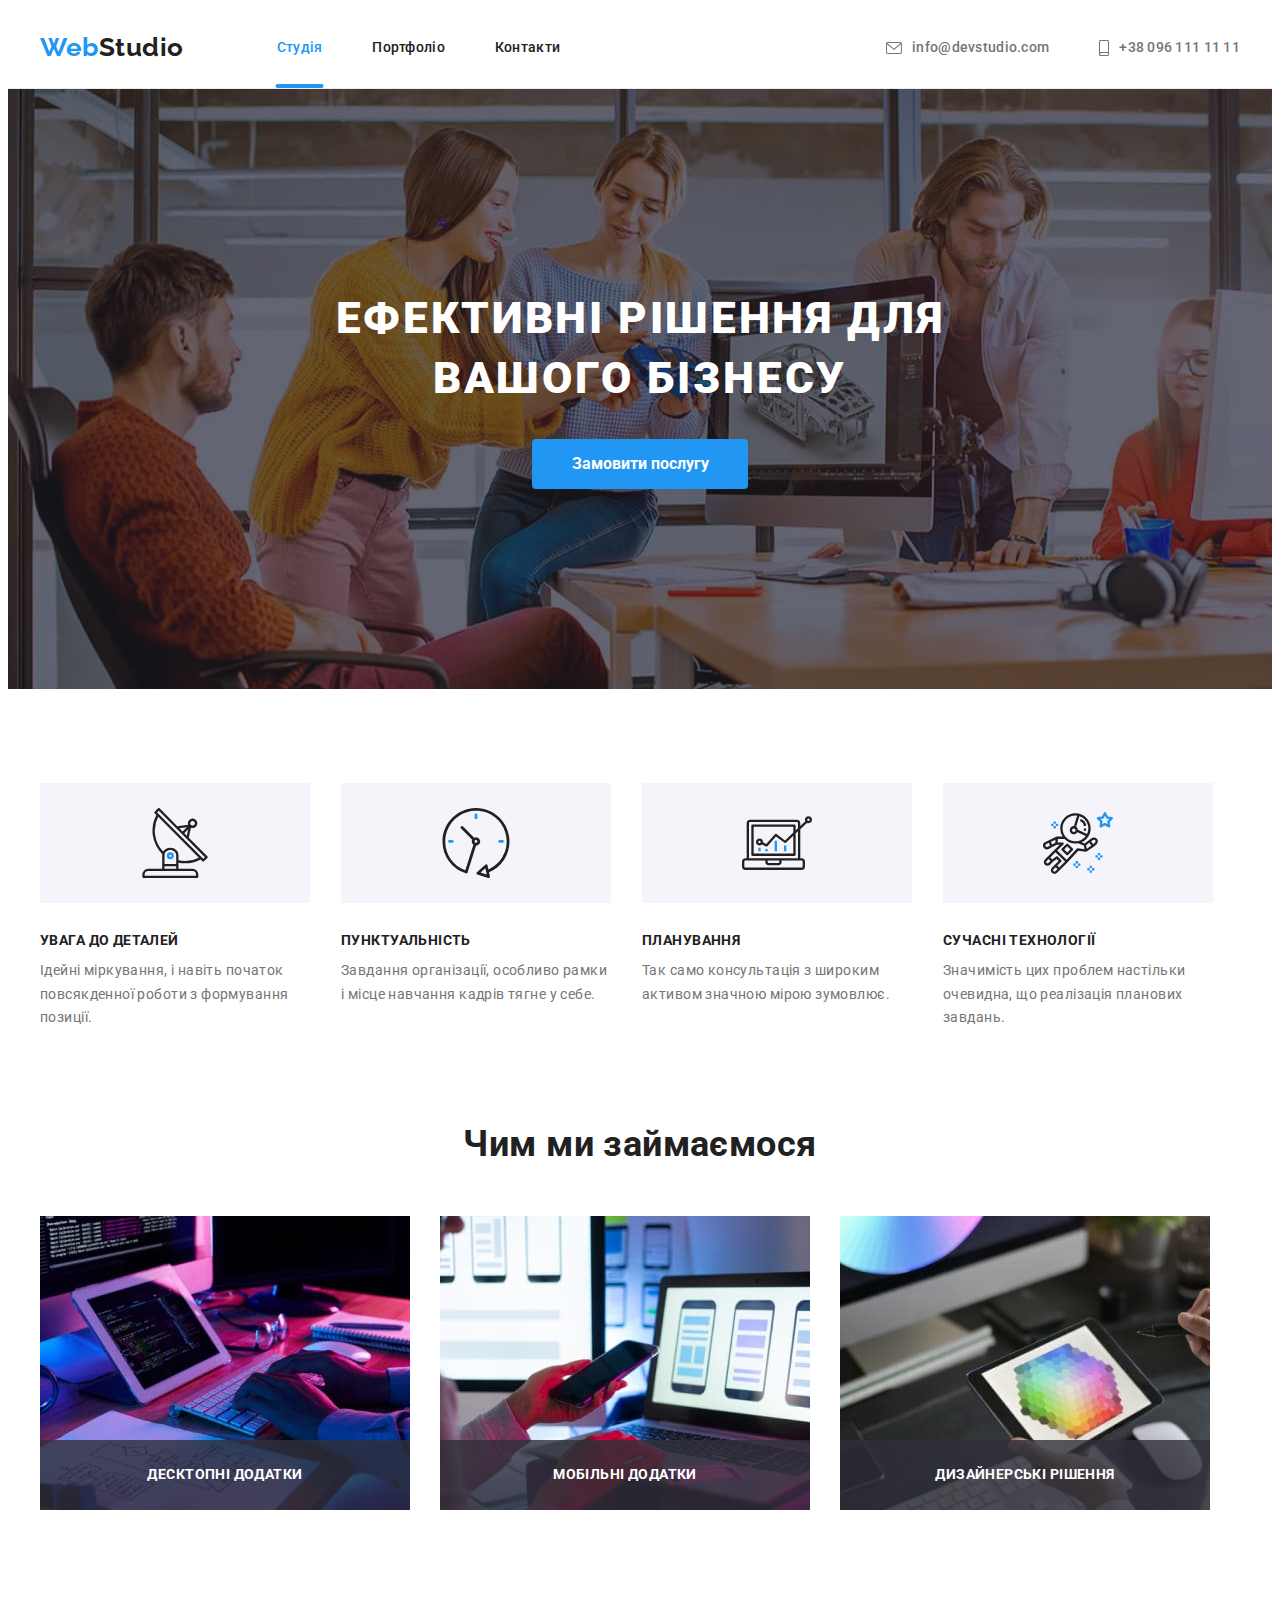
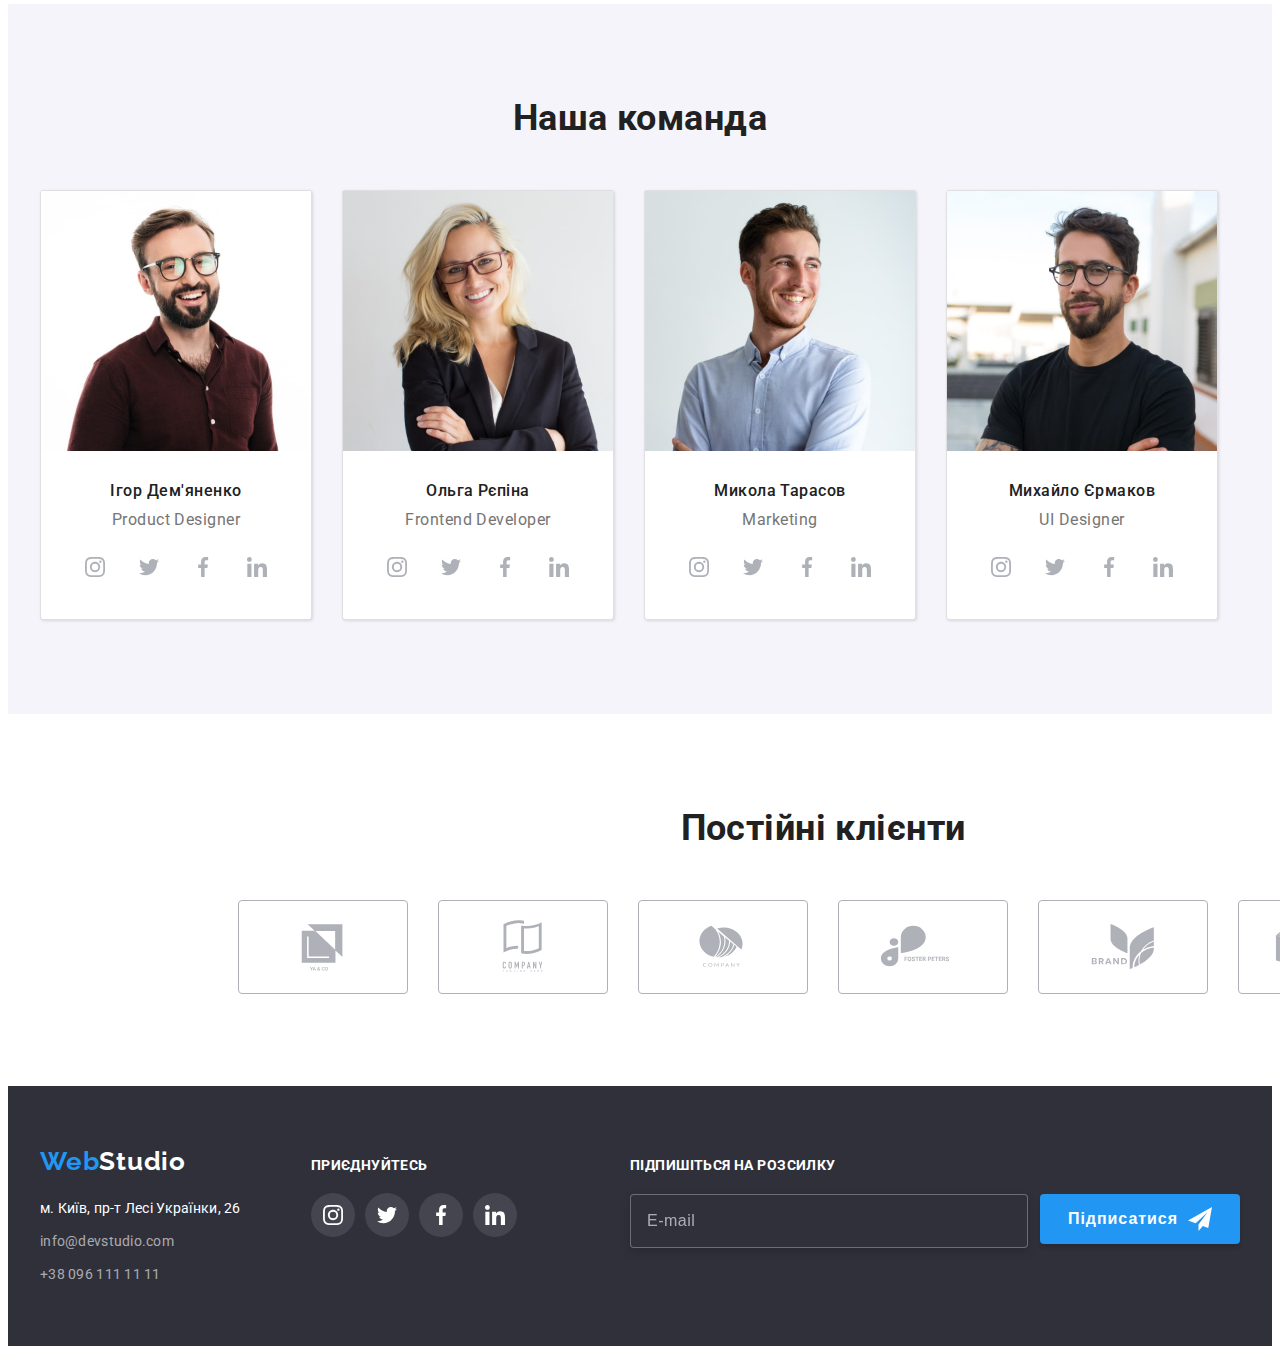
==== index.html @ 89002e8c "Initial commit" ====
<!DOCTYPE html>
<html lang="uk">
  <head>
    <meta charset="UTF-8" />
    <meta http-equiv="X-UA-Compatible" content="IE=edge" />
    <meta name="viewport" content="width=device-width, initial-scale=1.0" />
    <link rel="preconnect" href="https://fonts.googleapis.com" />
    <link rel="preconnect" href="https://fonts.gstatic.com" crossorigin />
    <link
      href="https://fonts.googleapis.com/css2?family=Raleway:wght@700&family=Roboto:wght@400;500;700;900&display=swap"
      rel="stylesheet"
    />

    <!-- Modern-Marmalize -->
    <link
      rel="stylesheet"
      href="https://cdnjs.cloudflare.com/ajax/libs/modern-normalize/1.1.0/modern-normalize.min.css"
      integrity="sha512-wpPYUAdjBVSE4KJnH1VR1HeZfpl1ub8YT/NKx4PuQ5NmX2tKuGu6U/JRp5y+Y8XG2tV+wKQpNHVUX03MfMFn9Q=="
      crossorigin="anonymous"
      referrerpolicy="no-referrer"
    />
    <!-- Custom styles -->

    <link rel="stylesheet" href="css/styles.css" />
    <title>Web-Studio</title>
  </head>

  <body>
    <header class="head">
      <div class="header-container container">
        <a class="logo-head link" href="">
          <span class="web">Web</span>Studio
        </a>
        <nav>
          <ul class="list menu">
            <li class="item-menu">
              <a class="link current" href="">Студія</a>
            </li>
            <li class="item-menu">
              <a
                class="link link-portfolio"
                target="_blank"
                href="./portfolio.html"
                >Портфоліо</a
              >
            </li>
            <li class="item-menu">
              <a class="link link-contact" href="">Контакти</a>
            </li>
          </ul>
        </nav>
        <ul class="contacts list">
          <li class="contact-item">
            <a class="contact-header link" href="mailto:info@devstudio.com">
              <svg class="header-icon" width="16" height="12">
                <use href="./img/icon/icons.svg#icon-envelope"></use>
              </svg>

              info@devstudio.com
            </a>
          </li>
          <li class="contact-item">
            <a class="contact-header link" href="tel:+380961111111">
              <svg class="header-icon" width="10" height="16">
                <use href="./img/icon/icons.svg#icon-smartphone"></use>
              </svg>
              +38 096 111 11 11
            </a>
          </li>
        </ul>
      </div>
    </header>

    <main class="main">
      <section class="section slogan">
        <div class="container slogan">
          <h1 class="slogan-title">Ефективні рішення для вашого бізнесу</h1>
          <button class="button btn-service" type="button" data-modal-open>
            Замовити послугу
          </button>
        </div>
      </section>

      <section class="section-character">
        <div class="container">
          <h2 hidden>Характеристика нашої роботи</h2>
          <ul class="list character">
            <li class="iten-character">
              <div class="size-character">
                <svg class="character-icon" width="70" height="70">
                  <use href="./img/icon/iconscha.svg#icon-antenna"></use>
                </svg>
              </div>

              <h3 class="section-title characteristic">УВАГА ДО ДЕТАЛЕЙ</h3>
              <p class="paragraph">
                Ідейні міркування, і навіть початок повсякденної роботи з
                формування позиції.
              </p>
            </li>

            <li class="iten-character">
              <div class="size-character">
                <svg class="character-icon" width="70" height="70">
                  <use href="./img/icon/iconscha.svg#icon-clock"></use>
                </svg>
              </div>
              <h3 class="section-title characteristic">ПУНКТУАЛЬНІСТЬ</h3>
              <p class="paragraph">
                Завдання організації, особливо рамки і місце навчання кадрів
                тягне у себе.
              </p>
            </li>
            <li class="iten-character">
              <div class="size-character">
                <svg class="character-icon" width="70" height="70">
                  <use href="./img/icon/iconscha.svg#icon-diagram"></use>
                </svg>
              </div>
              <h3 class="section-title characteristic">ПЛАНУВАННЯ</h3>
              <p class="paragraph">
                Так само консультація з широким активом значною мірою зумовлює.
              </p>
            </li>
            <li class="icon-diagram">
              <div class="size-character">
                <svg class="character-icon" width="70" height="70">
                  <use href="./img/icon/iconscha.svg#icon-astronaut"></use>
                </svg>
              </div>
              <h3 class="section-title characteristic">СУЧАСНІ ТЕХНОЛОГІЇ</h3>
              <p class="paragraph">
                Значимість цих проблем настільки очевидна, що реалізація
                планових завдань.
              </p>
            </li>
          </ul>
        </div>
      </section>

      <section class="section do">
        <div class="container">
          <h2 class="section-title do">Чим ми займаємося</h2>
          <ul class="activity-pic list">
            <li class="item-activity">
              <img
                src="img/activity1.jpg"
                alt="algorithm"
                width="370"
                height="294"
              />
              <p class="activity-text">Десктопні додатки</p>
            </li>
            <li class="item-activity">
              <img
                src="img/activity2.jpg"
                alt="cooperation"
                width="370"
                height="294"
              />

              <p class="activity-text">Мобільні додатки</p>
              <p></p>
            </li>

            <li class="item-activity">
              <img
                src="img/activity3.jpg"
                alt="design"
                width="370"
                height="294"
              />
              <p class="activity-text">Дизайнерські рішення</p>
            </li>
          </ul>
        </div>
      </section>

      <section class="section comand">
        <div class="container">
          <h2 class="section-title do">Наша команда</h2>
          <ul class="list list-comand">
            <li class="comand-item">
              <img
                class="item-img"
                src="./img/team1.jpg"
                alt="Фото працівника1"
                width="270"
                height="260"
              />
              <div class="div-comand">
                <h3 class="section-title name">Ігор Дем'яненко</h3>
                <p class="work" lang="en">Product Designer</p>

                <ul class="socials list">
                  <li class="socials-item">
                    <a
                      class="socials-link link"
                      href="https://instagram.com"
                      target="_blank"
                      rel="noopener noreferrer"
                      aria-label="Instagram icon"
                    >
                      <svg class="socials-icon" width="20" height="20">
                        <use href="./img/icon/icons.svg#icon-instagram"></use>
                      </svg>
                    </a>
                  </li>

                  <li class="socials-item">
                    <a
                      class="socials-link link"
                      href=""
                      target="_blank"
                      rel="noopener noreferrer"
                      aria-label="Twitter"
                    >
                      <svg class="socials-icon" width="20" height="20">
                        <use href="./img/icon/icons.svg#icon-twitter"></use>
                      </svg>
                    </a>
                  </li>

                  <li class="socials-item">
                    <a
                      class="socials-link link"
                      href=""
                      target="_blank"
                      rel="noopener noreferrer"
                      aria-label="Facebook"
                    >
                      <svg class="socials-icon" width="20" height="20">
                        <use href="./img/icon/icons.svg#icon-facebook"></use>
                      </svg>
                    </a>
                  </li>

                  <li class="socials-item">
                    <a
                      class="socials-link link"
                      href=""
                      target="_blank"
                      rel="noopener noreferrer"
                      aria-label="Linkedin"
                    >
                      <svg class="socials-icon" width="20" height="20">
                        <use href="./img/icon/icons.svg#icon-linkedin"></use>
                      </svg>
                    </a>
                  </li>
                </ul>
              </div>
            </li>
            <li class="comand-item">
              <img
                class="item-img"
                src="./img/team2.jpg"
                alt="Фото працівника2"
                width="270"
                height="260"
              />
              <div class="div-comand">
                <h3 class="section-title name">Ольга Рєпіна</h3>
                <p class="work" lang="en">Frontend Developer</p>
                <ul class="socials list">
                  <li class="socials-item">
                    <a
                      class="socials-link link"
                      href="https://instagram.com"
                      target="_blank"
                      rel="noopener noreferrer"
                      aria-label="Instagram icon"
                    >
                      <svg class="socials-icon" width="20" height="20">
                        <use href="./img/icon/icons.svg#icon-instagram"></use>
                      </svg>
                    </a>
                  </li>

                  <li class="socials-item">
                    <a
                      class="socials-link link"
                      href=""
                      target="_blank"
                      rel="noopener noreferrer"
                      aria-label="Twitter"
                    >
                      <svg class="socials-icon" width="20" height="20">
                        <use href="./img/icon/icons.svg#icon-twitter"></use>
                      </svg>
                    </a>
                  </li>

                  <li class="socials-item">
                    <a
                      class="socials-link link"
                      href=""
                      target="_blank"
                      rel="noopener noreferrer"
                      aria-label="Facebook"
                    >
                      <svg class="socials-icon" width="20" height="20">
                        <use href="./img/icon/icons.svg#icon-facebook"></use>
                      </svg>
                    </a>
                  </li>

                  <li class="socials-item">
                    <a
                      class="socials-link link"
                      href=""
                      target="_blank"
                      rel="noopener noreferrer"
                      aria-label="Linkedin"
                    >
                      <svg class="socials-icon" width="20" height="20">
                        <use href="./img/icon/icons.svg#icon-linkedin"></use>
                      </svg>
                    </a>
                  </li>
                </ul>
              </div>
            </li>
            <li class="comand-item">
              <img
                class="item-img"
                src="./img/team3.jpg"
                alt="Фото працівника3"
                width="270"
                height="260"
              />
              <div class="div-comand">
                <h3 class="section-title name">Микола Тарасов</h3>
                <p class="work" lang="en">Marketing</p>
                <ul class="socials list">
                  <li class="socials-item">
                    <a
                      class="socials-link link"
                      href="https://instagram.com"
                      target="_blank"
                      rel="noopener noreferrer"
                      aria-label="Instagram icon"
                    >
                      <svg class="socials-icon" width="20" height="20">
                        <use href="./img/icon/icons.svg#icon-instagram"></use>
                      </svg>
                    </a>
                  </li>

                  <li class="socials-item">
                    <a
                      class="socials-link link"
                      href=""
                      target="_blank"
                      rel="noopener noreferrer"
                      aria-label="Twitter"
                    >
                      <svg class="socials-icon" width="20" height="20">
                        <use href="./img/icon/icons.svg#icon-twitter"></use>
                      </svg>
                    </a>
                  </li>

                  <li class="socials-item">
                    <a
                      class="socials-link link"
                      href=""
                      target="_blank"
                      rel="noopener noreferrer"
                      aria-label="Facebook"
                    >
                      <svg class="socials-icon" width="20" height="20">
                        <use href="./img/icon/icons.svg#icon-facebook"></use>
                      </svg>
                    </a>
                  </li>

                  <li class="socials-item">
                    <a
                      class="socials-link link"
                      href=""
                      target="_blank"
                      rel="noopener noreferrer"
                      aria-label="Linkedin"
                    >
                      <svg class="socials-icon" width="20" height="20">
                        <use href="./img/icon/icons.svg#icon-linkedin"></use>
                      </svg>
                    </a>
                  </li>
                </ul>
              </div>
            </li>
            <li class="comand-item">
              <img
                class="item-img"
                src="./img/team4.jpg"
                alt="Фото працівника4"
                width="270"
                height="260"
              />
              <div class="div-comand">
                <h3 class="section-title name">Михайло Єрмаков</h3>
                <p class="work" lang="en">UI Designer</p>
                <ul class="socials list">
                  <li class="socials-item">
                    <a
                      class="socials-link link"
                      href="https://instagram.com"
                      target="_blank"
                      rel="noopener noreferrer"
                      aria-label="Instagram icon"
                    >
                      <svg class="socials-icon" width="20" height="20">
                        <use href="./img/icon/icons.svg#icon-instagram"></use>
                      </svg>
                    </a>
                  </li>

                  <li class="socials-item">
                    <a
                      class="socials-link link"
                      href=""
                      target="_blank"
                      rel="noopener noreferrer"
                      aria-label="Twitter"
                    >
                      <svg class="socials-icon" width="20" height="20">
                        <use href="./img/icon/icons.svg#icon-twitter"></use>
                      </svg>
                    </a>
                  </li>

                  <li class="socials-item">
                    <a
                      class="socials-link link"
                      href=""
                      target="_blank"
                      rel="noopener noreferrer"
                      aria-label="Facebook"
                    >
                      <svg class="socials-icon" width="20" height="20">
                        <use href="./img/icon/icons.svg#icon-facebook"></use>
                      </svg>
                    </a>
                  </li>

                  <li class="socials-item">
                    <a
                      class="socials-link link"
                      href=""
                      target="_blank"
                      rel="noopener noreferrer"
                      aria-label="Linkedin"
                    >
                      <svg class="socials-icon" width="20" height="20">
                        <use href="./img/icon/icons.svg#icon-linkedin"></use>
                      </svg>
                    </a>
                  </li>
                </ul>
              </div>
            </li>
          </ul>
        </div>
      </section>

      <section class="section clients">
        <div class="container clients">
          <h2 class="section-title do">Постійні клієнти</h2>

          <ul class="clients list">
            <li class="client-item">
              <a
                class="clients-link link"
                href=""
                target="_blank"
                rel="noopener noreferrer"
                aria-label="Сlient1"
              >
                <svg class="clients-icons" width="106" height="60">
                  <use href="./img/icon/icons.svg#icon-client1"></use>
                </svg>
              </a>
            </li>

            <li class="client-item">
              <a
                class="clients-link link"
                href=""
                target="_blank"
                rel="noopener noreferrer"
                aria-label="Сlient2"
              >
                <svg class="clients-icons" width="106" height="60">
                  <use href="./img/icon/icons.svg#icon-client2"></use>
                </svg>
              </a>
            </li>
            <li class="client-item">
              <a
                class="clients-link link"
                href=""
                target="_blank"
                rel="noopener noreferrer"
                aria-label="Сlient3"
              >
                <svg class="clients-icons" width="106" height="60">
                  <use href="./img/icon/icons.svg#icon-client3"></use>
                </svg>
              </a>
            </li>
            <li class="client-item">
              <a
                class="clients-link link"
                href=""
                target="_blank"
                rel="noopener noreferrer"
                aria-label="Сlient4"
              >
                <svg class="clients-icons" width="106" height="60">
                  <use href="./img/icon/icons.svg#icon-client4"></use>
                </svg>
              </a>
            </li>
            <li class="client-item">
              <a
                class="clients-link link"
                href=""
                target="_blank"
                rel="noopener noreferrer"
                aria-label="Сlient5"
              >
                <svg class="clients-icons" width="106" height="60">
                  <use href="./img/icon/icons.svg#icon-client5"></use>
                </svg>
              </a>
            </li>
            <li class="client-item">
              <a
                class="clients-link link"
                href=""
                target="_blank"
                rel="noopener noreferrer"
                aria-label="Сlient6"
              >
                <svg class="clients-icons" width="106" height="60">
                  <use href="./img/icon/icons.svg#icon-client6"></use>
                </svg>
              </a>
            </li>
          </ul>
        </div>
      </section>
    </main>

    <footer class="footer-section">
      <div class="container footer">
        <div class="contain-contacts">
          <a class="footer-logo link" href="">
            <span class="web">Web</span><span class="studio">Studio</span>
          </a>
          <address class="address">
            <ul class="list list-footer">
              <li class="footer-item">
                <a
                  class="maps link"
                  target="_blank"
                  rel="noopener noreferrer"
                  href="https://goo.gl/maps/65PzK32d4VQXNa8F9"
                >
                  м. Київ, пр-т Лесі Українки, 26
                </a>
              </li>
              <li class="footer-item">
                <a
                  class="contact-footer link marg"
                  href="mailto:info@devstudio.com"
                  >info@devstudio.com</a
                >
              </li>
              <li class="footer-item">
                <a class="contact-footer link" href="tel:+380961111111"
                  >+38 096 111 11 11</a
                >
              </li>
            </ul>
          </address>
        </div>

        <div class="contain-socials">
          <strong class="section-title footer">ПРИЄДНУЙТЕСЬ</strong>
          <ul class="socials list">
            <li class="socials-item">
              <a
                class="socials-link footer link"
                href="https://instagram.com"
                target="_blank"
                rel="noopener noreferrer"
                aria-label="Instagram icon"
              >
                <svg class="socials-icon" width="20" height="20">
                  <use href="./img/icon/icons.svg#icon-instagram"></use>
                </svg>
              </a>
            </li>

            <li class="socials-item">
              <a
                class="socials-link footer link"
                href=""
                target="_blank"
                rel="noopener noreferrer"
                aria-label="Twitter"
              >
                <svg class="socials-icon" width="20" height="20">
                  <use href="./img/icon/icons.svg#icon-twitter"></use>
                </svg>
              </a>
            </li>

            <li class="socials-item">
              <a
                class="socials-link footer link"
                href=""
                target="_blank"
                rel="noopener noreferrer"
                aria-label="Facebook"
              >
                <svg class="socials-icon" width="20" height="20">
                  <use href="./img/icon/icons.svg#icon-facebook"></use>
                </svg>
              </a>
            </li>

            <li class="socials-item">
              <a
                class="socials-link footer link"
                href=""
                target="_blank"
                rel="noopener noreferrer"
                aria-label="Linkedin"
              >
                <svg class="socials-icon" width="20" height="20">
                  <use href="./img/icon/icons.svg#icon-linkedin"></use>
                </svg>
              </a>
            </li>
          </ul>
        </div>
        <form class="foot-form">
          <p class="text-label">Підпишіться на розсилку</p>
          <div class="foot-group">
            <label class="footer-label">
              <input
                class="input-email"
                type="email"
                name="email"
                placeholder="E-mail"
              />
            </label>

            <button class="btn-footer">
              Підписатися
              <svg class="btn-icon" width="24" height="24">
                <use href="./img/icon/icons.svg#icon-send"></use>
              </svg>
            </button>
          </div>
        </form>
      </div>
    </footer>

    <!-- Modal window -->
    <div class="backdrop is-hidden" data-modal>
      <div class="modal">
        <button class="modal-btn" data-modal-close>
          <svg class="modal-icon" width="18" height="18">
            <use href="./img/icon/icons.svg#icon-x"></use>
          </svg>
        </button>

        <form class="modal-form" name="modal_form">
          <strong class="modal-label"
            >Залиште свої дані, ми вам передзвонимо</strong
          >

          <div class="modal-form-grop" role="group">
            <label class="modal-form-label" for="user-name">Ім'я </label>
            <div class="modal-form-wrapper">
              <input
                class="modal-form-field"
                type="text"
                id="user-name"
                name="user-name"
              />
              <svg class="modal-form-icon" width="18" height="18">
                <use href="./img/icon/icons.svg#person-black"></use>
              </svg>
            </div>

            <label class="modal-form-label" for="user-phone">Телефон </label>
            <div class="modal-form-wrapper">
              <input
                class="modal-form-field"
                type="tel"
                id="user-phone"
                name="user-phone"
              />
              <svg class="modal-form-icon" width="18" height="18">
                <use href="./img/icon/icons.svg#phone-black"></use>
              </svg>
            </div>

            <label class="modal-form-label" for="user-mail">Пошта </label>
            <div class="modal-form-wrapper">
              <input
                class="modal-form-field"
                type="email"
                id="user-mail"
                name="user-mail"
              />
              <svg class="modal-form-icon" width="18" height="18">
                <use href="./img/icon/icons.svg#email-black"></use>
              </svg>
            </div>

            <label class="modal-form-label" for="user-massage">Коментар </label>
            <textarea
              class="modal-form-massage"
              name="user-massage"
              id="user-massage"
              rows="6"
              placeholder="Введіть текст"
            ></textarea>
          </div>

          <div class="modal-form-agreement" role="group">
            <input
              class="modal-form-checkbox"
              type="checkbox"
              id="user_agreement"
            />
            <label class="modal-form-agreement-desc" for="user_agreement"
              >Погоджуюся з розсилкою та приймаю
              <a class="modal-form-agreement-link" href="">Умови договору</a>
            </label>
          </div>

          <button class="modal-form-btn">Відправити</button>
        </form>
      </div>
    </div>

    <script src="./js/modal.js"></script>
  </body>
</html>
---- css/styles.css ----
:root {
  --primary-text-color: #757575;
  --title-text-color: #212121;
  --link-color: #2196f3;
  --primary-bg-color: #ffffff;
  --secondary-bg-color: #2f303a;
  --third-bg-color: #f5f4fa;
  --logo-color: #000000;
}

body {
  background: var(-primary-bg-color);
  color: var(--primary-text-color);
  font-family: "Roboto", sans-serif;
  font-size: 14px;
  letter-spacing: 0.03em;
}

/* -----RESET----- */

.list {
  list-style: none;
  margin: 0;
  padding: 0;
}

h1,
h2,
h3,
h4,
h5,
h6,
p {
  margin: 0;
}

.link {
  text-decoration: none;
}

img {
  display: block;
  max-width: 100%;
  height: auto;
}

.container-footer,
.container {
  width: 1200px;
  padding-left: 15px;
  padding-right: 15px;
  margin: 0;
  margin-left: auto;
  margin-right: auto;
  /* outline: 3px solid rgb(46, 2, 2); */
}

.list {
  display: flex;
}

/*  ----....-----СТУДІЯ-----....-----*/

.header-container {
  display: flex;
  align-items: center;
}

/* Логотип */
.logo-head.link {
  margin-right: 93px;
}

.logo-head.link,
.footer-logo.link {
  font-family: "Raleway";
  font-weight: 700;
  font-size: 26px;
  line-height: 1.19;
}

.logo-head {
  color: var(--logo-color);
}

.web {
  color: var(--link-color);
}

/* Навігація */
.link {
  font-weight: 500;
  line-height: 1.14;
  letter-spacing: 0.02em;
  color: var(--title-text-color);

  transition-duration: 250ms;
  transition-timing-function: cubic-bezier(0.4, 0, 0.2, 1);
}

.link:hover,
.link:focus {
  color: var(--link-color);
}
.current {
  color: var(--link-color);
}

.item-menu {
  position: relative;
  /* outline: 1px solid red; */
}

.current::after {
  content: "";
  display: block;
  display: flex;
  justify-content: center;
  align-items: center;
  width: 107%;
  left: 50%;
  transform: translateX(-50%);
  height: 4px;
  bottom: 0;

  background: var(--link-color);
  border-radius: 2px;

  position: absolute;
}

.logo-head.link {
  display: block;
  padding-top: 24px;
  padding-bottom: 25px;
}

/* Меню */

.list.menu {
  align-items: center;
  gap: 50px;
}

.link.studia,
.link-studio,
.link-contact,
.link.current,
.link-portfolio,
.contact-header {
  display: block;
  padding-top: 32px;
  padding-bottom: 32px;
}

/* Контакти */

.contacts.list {
  margin-left: auto;
}

.contact-item:first-child {
  margin-right: 50px;
}

.contact-header {
  display: flex;
  align-items: center;
  gap: 10px;
  font-weight: 500;
  line-height: 1.14;
  letter-spacing: 0.02em;
  color: var(--primary-text-color);
}
.contact {
  transition-duration: 250ms;
  transition-timing-function: cubic-bezier(0.4, 0, 0.2, 1);
}

.contact:hover,
.contact:focus {
  color: var(--link-color);
}

.header-icon {
  fill: currentColor;
}

/* -------------ТІЛО------------ */

.section.slogan {
  /* display: flex; */
  padding-top: 200px;
  padding-bottom: 200px;
}

.section.slogan {
  margin: 0 auto;
  max-width: 1600px;
  background-repeat: no-repeat;
  background-color: var(--secondary-bg-color);
  background-image: linear-gradient(
      rgba(47, 48, 58, 0.4),
      rgba(47, 48, 58, 0.4)
    ),
    url(../img/fon-img.jpg);
}

.slogan-title {
  width: 696px;
  font-weight: 900;
  font-size: 44px;
  line-height: 1.36;
  text-align: center;
  letter-spacing: 0.06em;
  text-transform: uppercase;
  margin: auto;
  margin-bottom: 30px;
  color: var(--primary-bg-color);
}

.button {
  font-family: "Roboto";
  font-size: 16px;
  border: 0px;
  border-radius: 4px;
  cursor: pointer;
}

.btn-service {
  min-width: 216px;
  min-height: 50px;
  padding: 10px 32px;
  font-weight: 700;
  line-height: 1.87;
  display: block;
  margin: auto;

  color: var(--primary-bg-color);
  background: var(--link-color);

  transition-duration: 250ms;
  transition-timing-function: cubic-bezier(0.4, 0, 0.2, 1);
}

.btn-service:focus,
.btn-service:hover,
.btn-service:active {
  box-shadow: 0px 4px 4px rgba(0, 0, 0, 0.15);
}

/* Характеристика нашої роботи */

.paragraph {
  width: 271px;
}

.section-title {
  color: var(--title-text-color);
}

.section-title.characteristic {
  font-size: 14px;
  line-height: 1.14;
  text-transform: uppercase;
}

.list.character {
  display: flex;
  gap: 30px;
}

.paragraph {
  line-height: 1.71;
}

.section-character {
  padding-top: 94px;
  padding-bottom: 94px;
}

.character-icon {
  display: flex;
  justify-content: center;
  align-items: center;
}

.size-character {
  display: flex;
  justify-content: center;
  align-items: center;
  width: 270px;
  height: 120px;
  background-color: #f5f4fa;
  margin-bottom: 30px;
}

.item-activity {
  position: relative;
}

.activity-text {
  display: flex;
  justify-content: center;
  align-items: center;
  height: 70px;
  font-weight: 700;
  font-size: 14px;
  line-height: 1.14;
  letter-spacing: 0.03em;
  text-transform: uppercase;
  width: 100%;

  color: var(--primary-bg-color);
  background-color: rgba(47, 48, 58, 0.8);

  position: absolute;
  bottom: 0;
}

/* Чим ми займаємося */

.activity-pic.list,
.list-comand {
  gap: 30px;
}

.section.do {
  padding-bottom: 94px;
}

.section-title.do {
  font-size: 36px;
  line-height: 1.16;
  text-align: center;
  margin-bottom: 50px;
}
.section-title.characteristic,
.section-title.name {
  margin-bottom: 10px;
}

/* Наша команда */

.comand-item {
  background-color: var(--primary-bg-color);
  border: 1px solid rgba(0, 0, 0, 0.12);
  border-radius: 3px;
  box-shadow: 1px 1px 3px rgba(0, 0, 0, 0.12);
}

.div-comand {
  padding-top: 30px;
  padding-bottom: 30px;
}

.section.comand {
  background-color: var(--third-bg-color);
  padding-top: 94px;
  padding-bottom: 94px;
}

.section-title.name {
  font-weight: 500;
  font-size: 16px;
  line-height: 1.19;
  text-align: center;
  letter-spacing: 0.03em;
}

.work {
  margin-bottom: 16px;
}

.socials {
  display: flex;
  justify-content: center;
  align-items: center;
  gap: 10px;
}

.socials-item {
  width: 44px;
  height: 44px;
}

.socials-link {
  display: flex;
  justify-content: center;
  align-items: center;
  width: 100%;
  height: 100%;
  border-radius: 50%;
  background-color: #ffffff;
  color: #afb1b8;

  transition-duration: 250ms;
  transition-timing-function: cubic-bezier(0.4, 0, 0.2, 1);
}

.socials-link:hover,
.socials-link:focus {
  background-color: var(--link-color);
  color: #ffffff;
}

.socials-icon {
  fill: currentColor;
}

/* Постійні клієнти */

.container.clients {
  padding: 94px 215px;
}

.clients.list {
  display: flex;
  align-items: center;
  justify-content: center;
  gap: 30px;
  color: #afb1b8;
}

.client-item {
  display: block;
  display: flex;
  width: 170px;
  height: 92px;
}

.clients-link.link {
  display: flex;
  justify-content: center;
  align-items: center;
  width: 100%;
  height: 100%;
  width: 170px;
  height: 92px;
  align-items: center;
  justify-content: center;

  border: 1px solid currentColor;
  border-radius: 4px;

  color: #afb1b8;
}

.clients-icons {
  display: flex;
  align-items: center;
  justify-content: center;
  fill: currentColor;

  transition-duration: 250ms;
  transition-timing-function: cubic-bezier(0.4, 0, 0.2, 1);
}

.clients-link:hover,
.clients-link:focus {
  color: var(--link-color);
}

/* ----------ПІДВАЛ-----------*/

.contain-contacts{margin-right: 70px;}

.list-footer {
  display: inline;
}

.footer-logo.link {
  display: block;
  font-weight: 700;
  font-size: 26px;
  line-height: 1.19;
  letter-spacing: 0.03em;
  margin-bottom: 20px;
}

.studio {
  color: var(--primary-bg-color);
}

.work {
  font-size: 16px;
  line-height: 1.19;
  text-align: center;
  letter-spacing: 0.03em;
}

.footer-section {
  padding-top: 60px;
  padding-bottom: 60px;
  background: var(--secondary-bg-color);
}

.maps.link,
.contact-footer {
  display: block;
  line-height: 1.71;
  font-weight: normal;
  font-style: normal;
}

.maps.link {
  color: var(--primary-bg-color);
  transition-duration: 250ms;
  transition-timing-function: cubic-bezier(0.4, 0, 0.2, 1);
}

.contact-footer.link {
  color: rgba(255, 255, 255, 0.6);

  transition-duration: 250ms;
  transition-timing-function: cubic-bezier(0.4, 0, 0.2, 1);
}

.contact-footer.link:hover,
.contact-footer.link:focus,
.maps.link:hover,
.maps.link:focus {
  color: var(--link-color);
}

.footer-item:not(:last-child) {
  margin-bottom: 9px;
}

.container.footer {
  display: flex;
  align-items: baseline;
}

.section-title.footer {
  font-style: bold;
  font-size: 14px;
  margin-bottom: 20px;
  color: #ffffff;
}

.contain-socials {
  display: flex;
  flex-direction: column;
}

.socials-link.footer {
  background-color: rgba(255, 255, 255, 0.1);
  color: #ffffff;
}

.socials-link {
  transition-duration: 250ms;
  transition-timing-function: cubic-bezier(0.4, 0, 0.2, 1);
}

.socials-link:hover,
.socials-link:focus {
  background-color: var(--link-color);
  color: #ffffff;
}

.socials-icon {
  fill: currentColor;
}

/* Підпишись  */

.contain-socials{
  margin-right: auto;
}

.text-label {
  font-weight: 700;
  font-size: 14px;
  line-height: 1.14;
  letter-spacing: 0.03em;
  text-transform: uppercase;

  color: #ffffff;

  margin-bottom: 20px;
}

.foot-group {
  display: flex;
  gap: 12px;
}

.input-email {
  color: #ffffff;
  font-size: 18px;
  line-height: 1.25;
  letter-spacing: 0.03em;
  height: 50px;
  width: 378px;
  background-color: var(--secondary-bg-color);
/* 
  outline: 1px solid transparent; */

  border: 1px solid rgba(255, 255, 255, 0.3);
  filter: drop-shadow(0px 4px 4px rgba(0, 0, 0, 0.15));
  border-radius: 4px;

  padding-left: 16px;
}

.input-email::placeholder {
  font-size: 16px;
  line-height: 1.25;
  letter-spacing: 0.03em;

  color: rgba(255, 255, 255, 0.6);
}

.btn-footer {
  display: flex;
  justify-content: center;
  font-weight: 700;
  font-size: 16px;
  line-height: 1.88;
  align-items: center;
  text-align: center;
  letter-spacing: 0.06em;

  height: 50px;
  width: 200px;
  gap: 10px;

  border: none;
  box-shadow: 0px 4px 4px rgba(0, 0, 0, 0.15);
  border-radius: 4px;

  color: var(--primary-bg-color);
  background-color: var(--link-color);
}

.btn-icon {
  fill: #ffffff;
}

/* ------------Modal window ------------- */

.backdrop {
  position: fixed;
  top: 0;
  left: 0;

  width: 100%;
  height: 100%;
  background-color: rgba(0, 0, 0, 0.2);

  transition: opacity 250ms linear, visibility 250ms linear;
  transition-timing-function: cubic-bezier(0.4, 0, 0.2, 1);
}

.backdrop.is-hidden {
  opacity: 0;
  visibility: hidden;
  pointer-events: none;
}

.backdrop.is-hidden .modal {
  opacity: 0;

  transform: translateX(-70%) translateY(-50%);
}

.modal {
  position: absolute;
  top: 50%;
  left: 50%;

  transform: translateX(-50%) translateY(-50%);

  width: 528px;
  height: 581px;

  background: #ffffff;
  box-shadow: 0px 1px 3px rgba(0, 0, 0, 0.12), 0px 1px 1px rgba(0, 0, 0, 0.14),
    0px 2px 1px rgba(0, 0, 0, 0.2);
  border-radius: 4px;

  transition: transform 250ms, opacity 250ms;
  transition-timing-function: cubic-bezier(0.4, 0, 0.2, 1);
}

.modal-btn {
  display: inline-flex;
  align-items: center;
  position: absolute;
  justify-content: center;
  padding: 0;
  width: 30px;
  height: 30px;
  border-radius: 50%;
  background: #ffffff;
  border: 1px solid rgba(0, 0, 0, 0.1);
  margin-top: 8px;
  margin-right: 8px;
  right: 0;
  cursor: pointer;
}

.modal-icon {
  fill: #000000;
  transition: fill 250ms;
  transition-timing-function: cubic-bezier(0.4, 0, 0.2, 1);


}

 .modal-btn:hover > .modal-icon,
 .modal-btn:focus > .modal-icon
{
  fill: var(--link-color)
}

/* Заповнення форми */

.modal-form {
  padding: 40px;
}

.modal-label {
  display: block;
  font-weight: 700;
  font-size: 20px;
  line-height: 1.15;
  text-align: center;
  letter-spacing: 0.03em;

  color: #212121;

  margin-bottom: 12px;
}

.modal-form-grop {
  display: flex;
  flex-flow: column;
}

.modal-form-label {
  display: block;
  display: flex;

  font-size: 12px;
  line-height: 1.17;
  letter-spacing: 0.03em;

  margin-bottom: 4px;
}

.modal-form-massage,
.modal-form-field {
  border: 1px solid rgba(33, 33, 33, 0.2);
  border-radius: 4px;
}

.modal-form-field {
  height: 40px;
  width: 100%;

  padding-left: 42px;
  padding-right: 42px;

  outline: 1px solid transparent;

  transition: outline 250ms;

  outline-offset: -1px;
}

.modal-form-field,
.modal-form-massage{
  font-size: 16px;
  line-height: 1.17;
  letter-spacing: 0.04em;
}

.modal-form-wrapper {
  margin-bottom: 10px;

  position: relative;
}

.modal-form-field:focus {
  outline-color: var(--link-color);
  cursor: pointer;
}

.modal-form-field:focus + .modal-form-icon {
  fill: var(--link-color);
}

.modal-form-icon {
  position: absolute;
  color: #212121;

  top: 50%;
  left: 12px;
  transform: translateY(-50%);

  align-content: center;

  transition: fill 250ms;
  transition-timing-function: cubic-bezier(0.4, 0, 0.2, 1);
}

.modal-form-agreement-link {
  color: var(--link-color);
  /* text-underline-position: under; */
  text-underline-offset: 1px;
}
/* ........ */

.modal-form-massage {
  display: block;
  height: 120px;
  resize: none;
  outline: 1px solid transparent;

  transition: outline 250ms;
  transition-timing-function: cubic-bezier(0.4, 0, 0.2, 1);

  outline-offset: -1px;

  padding-top: 12px;
  padding-right: 16px;
  padding-bottom: 12px;
  padding-left: 16px;
}

.modal-form-massage::placeholder {
  font-size: 12px;
  line-height: 1.17;
  letter-spacing: 0.01em;
  color: rgba(117, 117, 117, 0.5);
}

.modal-form-grop {
  margin-bottom: 20px;
}

.modal-form-massage:focus {
  outline-color: var(--link-color);
  cursor: pointer;
}

.modal-form-massage::placeholder {
  color: rgba(117, 117, 117, 0.5);
}

.modal-form-agreement {
  display: flex;
  align-items: center;
  justify-content: center;
  margin-bottom: 30px;
  gap: 7px;
}

.modal-form-agreement-desc {
  font-weight: 400;
  font-size: 14px;
  line-height: 1.71;
  letter-spacing: 0.03em;
  user-select: none;
}

.modal-form-btn {
  font-weight: 700;
  font-size: 16px;
  line-height: 1.88;
  letter-spacing: 0.06em;

  color: var(--primary-bg-color);
  border: none;
  background: var(--link-color);
  box-shadow: 0px 4px 4px rgba(0, 0, 0, 0.15);
  border-radius: 4px;

  padding: 10px 52px;

  display: block;
  margin: auto;

  transition: background-color 250ms;
  transition-timing-function: cubic-bezier(0.4, 0, 0.2, 1);
}

.modal-form-btn:hover,
.modal-form-btn:focus {
  background-color: #188ce8;
}

.modal-form-checkbox {
  appearance: none;

  width: 16px;
  height: 15px;
  border: 2px solid #212121;
  border-radius: 2px;

  background-position: center;
  background-repeat: no-repeat;

  background-size: 0;
}

.modal-form-checkbox:checked {
  background-color: var(--link-color);
  border: none;

  background-image: url("data:image/svg+xml,%3Csvg width='13' height='10' viewBox='0 0 13 10' fill='none' xmlns='http://www.w3.org/2000/svg'%3E%3Cpath d='M1.95703 4.75166L1.88825 4.68604L1.81923 4.75141L0.93123 5.59258L0.854858 5.66492L0.930974 5.73753L4.42671 9.07236L4.49574 9.1382L4.56476 9.07236L12.069 1.91352L12.1449 1.84116L12.069 1.76881L11.1873 0.927644L11.1183 0.861826L11.0493 0.927611L4.49577 7.17353L1.95703 4.75166Z' fill='white' stroke='white' stroke-width='0.2'/%3E%3C/svg%3E%0A");
  background-size: 11px 8px;
  transition: background-size 250ms, background-color 250ms;
  transition-timing-function: cubic-bezier(0.4, 0, 0.2, 1);
}

/*  ----....-----ПОРТФОЛІО-----....-----*/

.head {
  border-bottom: 1px solid #ececec;
}

.list.projects {
  margin-right: 0;
}

/* Кнопки*/
.btn-list {
  padding: 6px 22px;
  font-weight: 500;
  line-height: 1.62;

  background: var(--third-bg-color);
  color: var(title-text-color);

  transition-duration: 250ms;
  transition-timing-function: cubic-bezier(0.4, 0, 0.2, 1);
}

.btn-list:first-child {
  padding-left: 25px;
  padding-right: 25px;
}

.btn-list:focus,
.btn-list:hover,
.btn-list:active {
  color: var(--primary-bg-color);
  background: var(--link-color);
  box-shadow: 0px 2px 2px rgba(0, 0, 0, 0.12);
  box-shadow: 0px 1px 2px rgba(0, 0, 0, 0.08);
  box-shadow: 0px 3px 1px rgba(0, 0, 0, 0.1);
}

.products.list {
  gap: 8px;
  justify-content: center;
  margin-bottom: 50px;
}

/* --------ПРОЕКТИ------- */

/* .project-item{
	outline: 1px solid orangered;
} */

.section.portfolio {
  padding-top: 94px;
  padding-bottom: 94px;
}

.list.projects {
  display: block;
  display: flex;
  flex-wrap: wrap;
  gap: 30px;
}

.project-item {
  max-width: 370px;
  flex-basis: calc((100%-30px * 3) / 3);

  transition-duration: 250ms;
  transition-timing-function: cubic-bezier(0.4, 0, 0.2, 1);
}

/* ....Overley..... */

.team-thumb {
  position: relative;
  overflow: hidden;
}

.overlay {
  position: absolute;
  width: 100%;
  height: 100%;
  top: 0;
  left: 0;

  background-color: rgb(33, 150, 243, 0.9);

  transform: translateY(100%);

  transition: transform 250ms;
}

.overlay-text {
  display: flex;
  align-items: center;
  padding: 63px 24px;

  font-size: 18px;
  line-height: 28px;
  letter-spacing: 0.03em;
  color: #ffffff;
}

.project-item:hover .overlay {
  transform: translateY(0);
}

.link-project {
  display: block;

  transition-duration: 250ms;
  transition-timing-function: cubic-bezier(0.4, 0, 0.2, 1);
}

.link-project:hover {
  box-shadow: 0px 1px 1px rgba(0, 0, 0, 0.12), 0px 4px 4px rgba(0, 0, 0, 0.06),
    1px 4px 6px rgba(0, 0, 0, 0.16);
}

.item-project {
  padding: 20px 24px;
  border-right: 1px solid #eeeeee;
  border-bottom: 1px solid #eeeeee;
  border-left: 1px solid #eeeeee;
}

.work-name {
  font-size: 18px;
  line-height: 2;
  letter-spacing: 0.06em;
  margin-bottom: 4px;

  color: var(--title-text-color);
}

.job {
  font-size: 16px;
  line-height: 1.9;
  color: #757575;
}
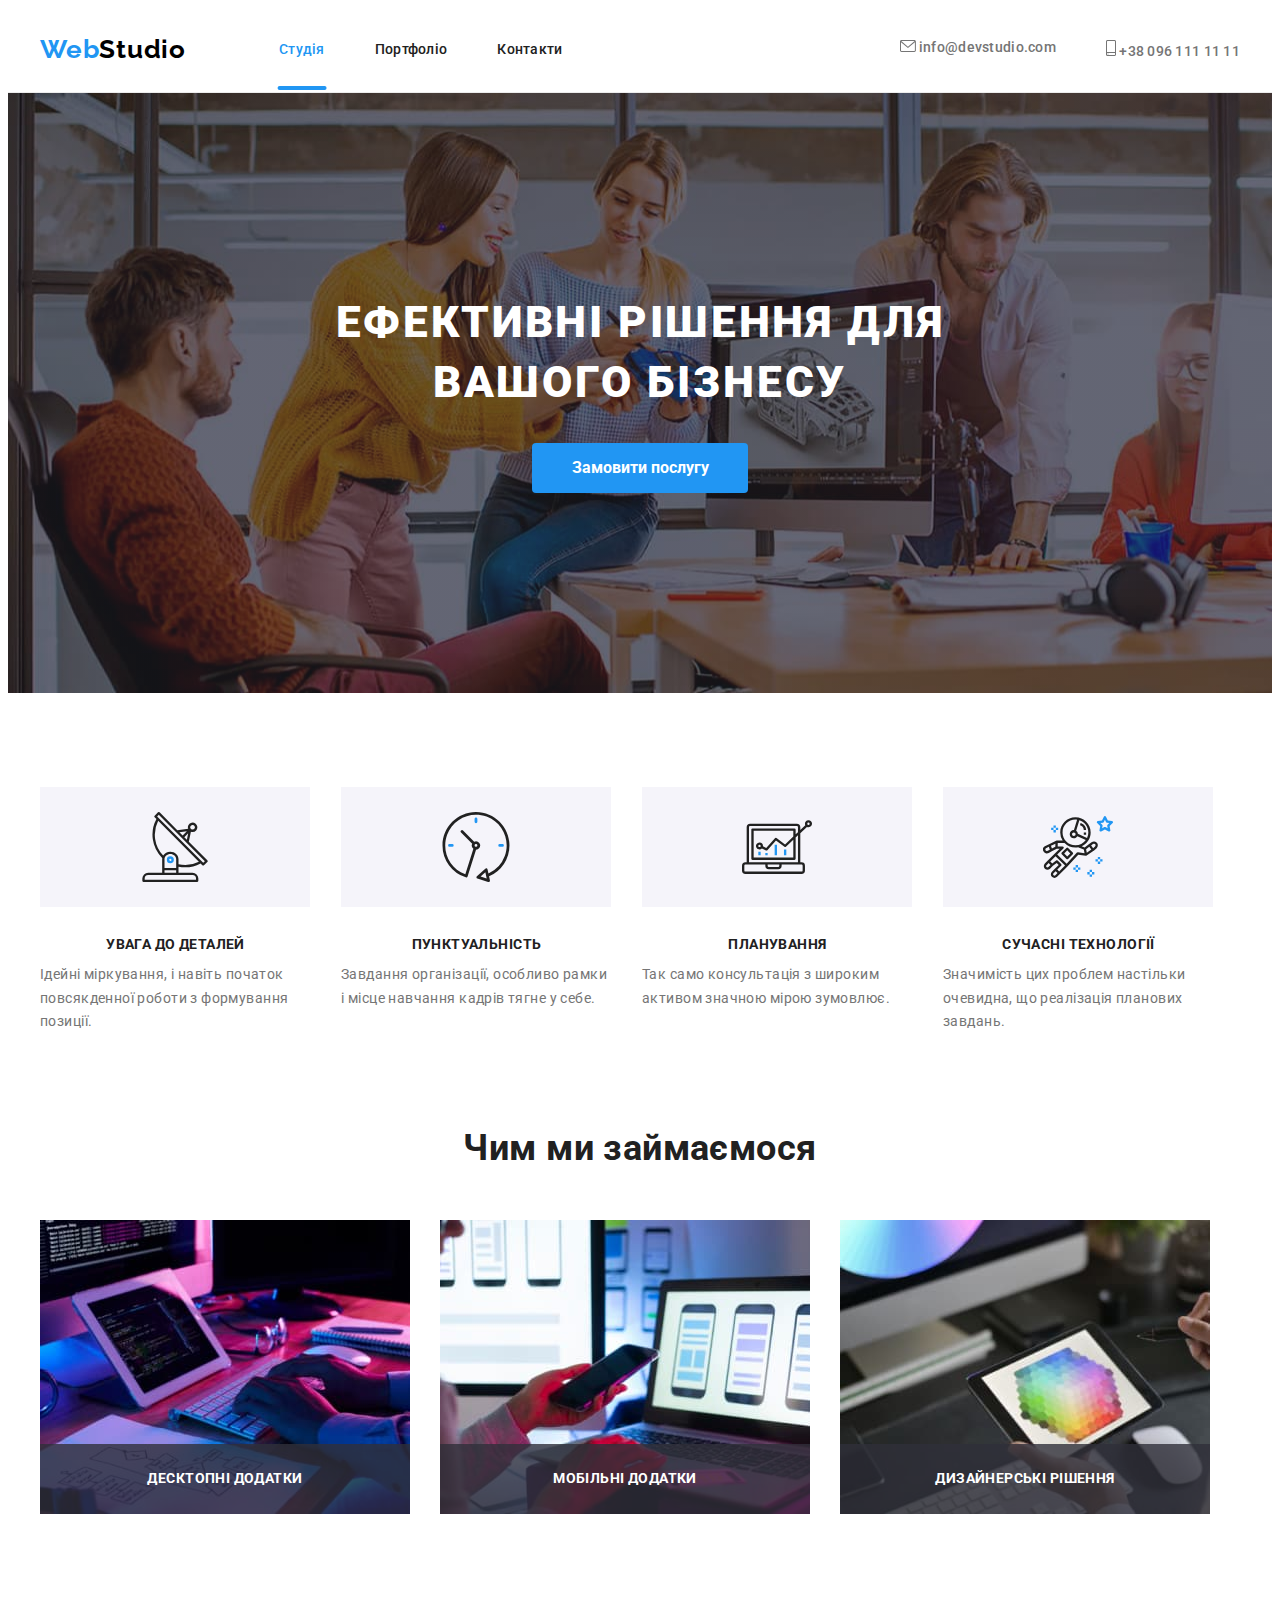
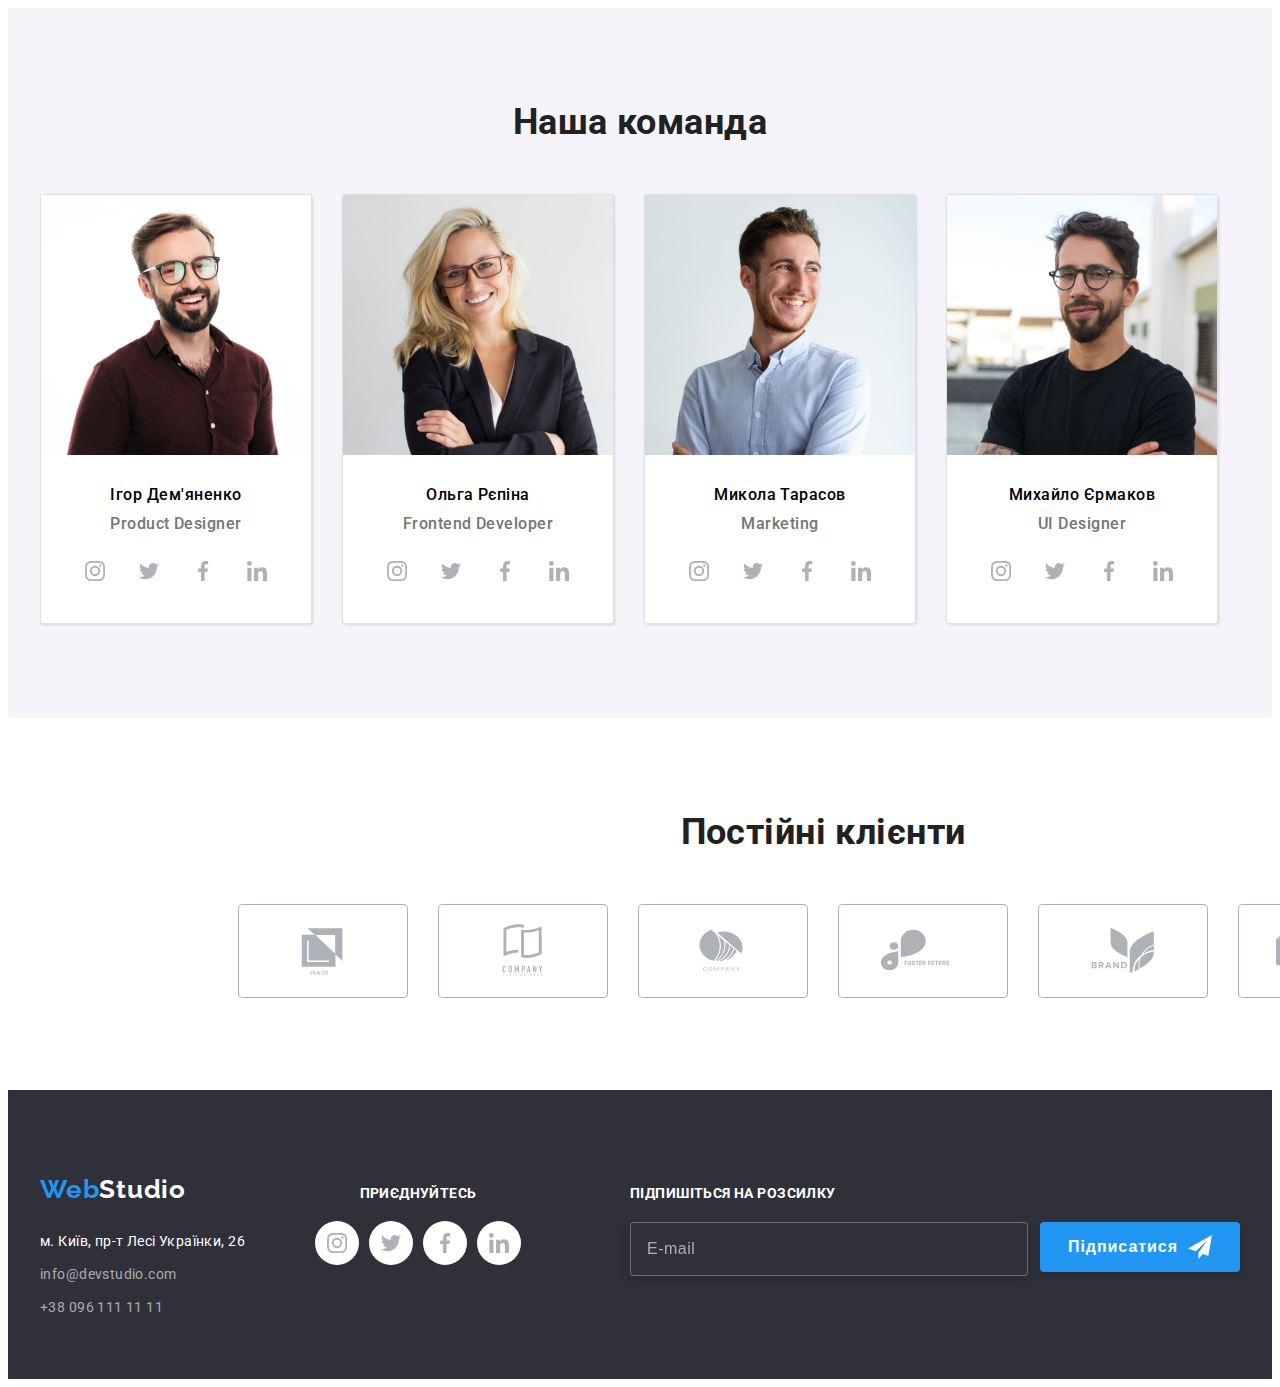
==== commit 2b92a957: "Перша здача дз7" ====
--- a/index.html
+++ b/index.html
@@ -20,6 +20,7 @@
       referrerpolicy="no-referrer"
     />
     <!-- Custom styles -->
+    <link rel="stylesheet" href="./css/main.min.css">
 
     <link rel="stylesheet" href="css/styles.css" />
     <title>Web-Studio</title>
@@ -27,41 +28,39 @@
 
   <body>
     <header class="head">
-      <div class="header-container container">
-        <a class="logo-head link" href="">
-          <span class="web">Web</span>Studio
+      <div class="hero container">
+        <a class="logo logo--header link" href="">Web<span class="logo__part">Studio</span>
         </a>
         <nav>
-          <ul class="list menu">
-            <li class="item-menu">
-              <a class="link current" href="">Студія</a>
-            </li>
-            <li class="item-menu">
-              <a
-                class="link link-portfolio"
+          <ul class="menu list">
+            <li class="menu__item">
+              <a class="menu__link link current" href="">Студія</a>
+            </li>
+            <li class="menu__item">
+              <a
+                class="menu__link link"
                 target="_blank"
                 href="./portfolio.html"
                 >Портфоліо</a
               >
             </li>
-            <li class="item-menu">
-              <a class="link link-contact" href="">Контакти</a>
+            <li class="menu__item">
+              <a class="menu__link link" href="">Контакти</a>
             </li>
           </ul>
         </nav>
         <ul class="contacts list">
-          <li class="contact-item">
-            <a class="contact-header link" href="mailto:info@devstudio.com">
-              <svg class="header-icon" width="16" height="12">
+          <li class="contacts__item">
+            <a class="contacts__link link" href="mailto:info@devstudio.com">
+              <svg class="contacts__icon" width="16" height="12">
                 <use href="./img/icon/icons.svg#icon-envelope"></use>
               </svg>
-
               info@devstudio.com
             </a>
           </li>
-          <li class="contact-item">
-            <a class="contact-header link" href="tel:+380961111111">
-              <svg class="header-icon" width="10" height="16">
+          <li class="contacts__item">
+            <a class="contacts__link link" href="tel:+380961111111">
+              <svg class="contacts__icon" width="10" height="16">
                 <use href="./img/icon/icons.svg#icon-smartphone"></use>
               </svg>
               +38 096 111 11 11
@@ -72,64 +71,64 @@
     </header>
 
     <main class="main">
-      <section class="section slogan">
-        <div class="container slogan">
-          <h1 class="slogan-title">Ефективні рішення для вашого бізнесу</h1>
+      <section class="slogan">
+        <div class="container">
+          <h1 class="slogan__title">Ефективні рішення для вашого бізнесу</h1>
           <button class="button btn-service" type="button" data-modal-open>
             Замовити послугу
           </button>
         </div>
       </section>
 
-      <section class="section-character">
+      <section class="character">
         <div class="container">
           <h2 hidden>Характеристика нашої роботи</h2>
-          <ul class="list character">
-            <li class="iten-character">
-              <div class="size-character">
-                <svg class="character-icon" width="70" height="70">
+          <ul class="character__list list">
+
+            <li class="character__item ">
+              <div class="character__wrapper">
+                <svg class="character__icon" width="70" height="70">
                   <use href="./img/icon/iconscha.svg#icon-antenna"></use>
                 </svg>
               </div>
-
-              <h3 class="section-title characteristic">УВАГА ДО ДЕТАЛЕЙ</h3>
-              <p class="paragraph">
+              <h3 class="character__title">УВАГА ДО ДЕТАЛЕЙ</h3>
+              <p class="character__text">
                 Ідейні міркування, і навіть початок повсякденної роботи з
                 формування позиції.
               </p>
             </li>
 
-            <li class="iten-character">
-              <div class="size-character">
-                <svg class="character-icon" width="70" height="70">
+            <li class="character__item">
+              <div class="character__wrapper">
+                <svg class="character__icon" width="70" height="70">
                   <use href="./img/icon/iconscha.svg#icon-clock"></use>
                 </svg>
               </div>
-              <h3 class="section-title characteristic">ПУНКТУАЛЬНІСТЬ</h3>
-              <p class="paragraph">
+              <h3 class="character__title">ПУНКТУАЛЬНІСТЬ</h3>
+              <p class="character__text">
                 Завдання організації, особливо рамки і місце навчання кадрів
                 тягне у себе.
               </p>
             </li>
-            <li class="iten-character">
-              <div class="size-character">
-                <svg class="character-icon" width="70" height="70">
+            <li class="character__item">
+              <div class="character__wrapper">
+                <svg class="character__icon" width="70" height="70">
                   <use href="./img/icon/iconscha.svg#icon-diagram"></use>
                 </svg>
               </div>
-              <h3 class="section-title characteristic">ПЛАНУВАННЯ</h3>
-              <p class="paragraph">
+              <h3 class="character__title">ПЛАНУВАННЯ</h3>
+              <p class="character__text">
                 Так само консультація з широким активом значною мірою зумовлює.
               </p>
             </li>
-            <li class="icon-diagram">
-              <div class="size-character">
-                <svg class="character-icon" width="70" height="70">
+            <li class="character__item">
+              <div class="character__wrapper">
+                <svg class="character__icon" width="70" height="70">
                   <use href="./img/icon/iconscha.svg#icon-astronaut"></use>
                 </svg>
               </div>
-              <h3 class="section-title characteristic">СУЧАСНІ ТЕХНОЛОГІЇ</h3>
-              <p class="paragraph">
+              <h3 class="character__title">СУЧАСНІ ТЕХНОЛОГІЇ</h3>
+              <p class="character__text">
                 Значимість цих проблем настільки очевидна, що реалізація
                 планових завдань.
               </p>
@@ -138,20 +137,20 @@
         </div>
       </section>
 
-      <section class="section do">
+      <section class="action section">
         <div class="container">
-          <h2 class="section-title do">Чим ми займаємося</h2>
-          <ul class="activity-pic list">
-            <li class="item-activity">
+          <h2 class="section-title">Чим ми займаємося</h2>
+          <ul class="action__list list">
+            <li class="action__item">
               <img
                 src="img/activity1.jpg"
                 alt="algorithm"
                 width="370"
                 height="294"
               />
-              <p class="activity-text">Десктопні додатки</p>
-            </li>
-            <li class="item-activity">
+              <p class="action__descrption">Десктопні додатки</p>
+            </li>
+            <li class="action__item">
               <img
                 src="img/activity2.jpg"
                 alt="cooperation"
@@ -159,91 +158,90 @@
                 height="294"
               />
 
-              <p class="activity-text">Мобільні додатки</p>
-              <p></p>
-            </li>
-
-            <li class="item-activity">
+              <p class="action__descrption">Мобільні додатки</p>
+            </li>
+
+            <li class="action__item">
               <img
                 src="img/activity3.jpg"
                 alt="design"
                 width="370"
                 height="294"
               />
-              <p class="activity-text">Дизайнерські рішення</p>
+              <p class="action__descrption">Дизайнерські рішення</p>
             </li>
           </ul>
         </div>
       </section>
 
-      <section class="section comand">
+      <section class="comand section">
         <div class="container">
-          <h2 class="section-title do">Наша команда</h2>
-          <ul class="list list-comand">
-            <li class="comand-item">
+          <h2 class="section-title">Наша команда</h2>
+          <ul class="comand__list list">
+            <li class="comand__item">
               <img
-                class="item-img"
+                class="comand__img"
                 src="./img/team1.jpg"
                 alt="Фото працівника1"
                 width="270"
                 height="260"
               />
-              <div class="div-comand">
-                <h3 class="section-title name">Ігор Дем'яненко</h3>
-                <p class="work" lang="en">Product Designer</p>
-
-                <ul class="socials list">
-                  <li class="socials-item">
-                    <a
-                      class="socials-link link"
+              <div class="comand__member">
+                <h3 class="comand__name">Ігор Дем'яненко</h3>
+                <p class="comand__position" lang="en">Product Designer</p>
+
+                <ul class="networks list">
+                  <li class="networks__item">
+                    <a
+                      class="networks__link link"
                       href="https://instagram.com"
                       target="_blank"
                       rel="noopener noreferrer"
                       aria-label="Instagram icon"
                     >
-                      <svg class="socials-icon" width="20" height="20">
+                      <svg class="networks__icon" width="20" height="20">
                         <use href="./img/icon/icons.svg#icon-instagram"></use>
                       </svg>
                     </a>
                   </li>
 
-                  <li class="socials-item">
-                    <a
-                      class="socials-link link"
+                  <li class="networks__item">
+                    <a
+                      class="networks__link link"
                       href=""
                       target="_blank"
                       rel="noopener noreferrer"
                       aria-label="Twitter"
                     >
-                      <svg class="socials-icon" width="20" height="20">
+                      <svg class="networks__icon" width="20" height="20">
                         <use href="./img/icon/icons.svg#icon-twitter"></use>
                       </svg>
                     </a>
                   </li>
 
-                  <li class="socials-item">
-                    <a
-                      class="socials-link link"
+                  <li class="networks__item">
+                    <a
+                      class="networks__link link"
                       href=""
                       target="_blank"
                       rel="noopener noreferrer"
                       aria-label="Facebook"
                     >
-                      <svg class="socials-icon" width="20" height="20">
+                      <svg class="networks__icon" width="20" height="20">
                         <use href="./img/icon/icons.svg#icon-facebook"></use>
                       </svg>
                     </a>
                   </li>
 
-                  <li class="socials-item">
-                    <a
-                      class="socials-link link"
+                  <li class="networks__item">
+                    <a
+                      class="networks__link link"
                       href=""
                       target="_blank"
                       rel="noopener noreferrer"
                       aria-label="Linkedin"
                     >
-                      <svg class="socials-icon" width="20" height="20">
+                      <svg class="networks__icon" width="20" height="20">
                         <use href="./img/icon/icons.svg#icon-linkedin"></use>
                       </svg>
                     </a>
@@ -251,69 +249,69 @@
                 </ul>
               </div>
             </li>
-            <li class="comand-item">
+            <li class="comand__item">
               <img
-                class="item-img"
+                class="comand__img"
                 src="./img/team2.jpg"
                 alt="Фото працівника2"
                 width="270"
                 height="260"
               />
-              <div class="div-comand">
-                <h3 class="section-title name">Ольга Рєпіна</h3>
-                <p class="work" lang="en">Frontend Developer</p>
-                <ul class="socials list">
-                  <li class="socials-item">
-                    <a
-                      class="socials-link link"
+              <div class="comand__member">
+                <h3 class="comand__name">Ольга Рєпіна</h3>
+                <p class="comand__position" lang="en">Frontend Developer</p>
+                <ul class="networks list">
+                  <li class="networks__item">
+                    <a
+                      class="networks__link link"
                       href="https://instagram.com"
                       target="_blank"
                       rel="noopener noreferrer"
                       aria-label="Instagram icon"
                     >
-                      <svg class="socials-icon" width="20" height="20">
+                      <svg class="networks__icon" width="20" height="20">
                         <use href="./img/icon/icons.svg#icon-instagram"></use>
                       </svg>
                     </a>
                   </li>
 
-                  <li class="socials-item">
-                    <a
-                      class="socials-link link"
+                  <li class="networks__item">
+                    <a
+                      class="networks__link link"
                       href=""
                       target="_blank"
                       rel="noopener noreferrer"
                       aria-label="Twitter"
                     >
-                      <svg class="socials-icon" width="20" height="20">
+                      <svg class="networks__icon" width="20" height="20">
                         <use href="./img/icon/icons.svg#icon-twitter"></use>
                       </svg>
                     </a>
                   </li>
 
-                  <li class="socials-item">
-                    <a
-                      class="socials-link link"
+                  <li class="networks__item">
+                    <a
+                      class="networks__link link"
                       href=""
                       target="_blank"
                       rel="noopener noreferrer"
                       aria-label="Facebook"
                     >
-                      <svg class="socials-icon" width="20" height="20">
+                      <svg class="networks__icon" width="20" height="20">
                         <use href="./img/icon/icons.svg#icon-facebook"></use>
                       </svg>
                     </a>
                   </li>
 
-                  <li class="socials-item">
-                    <a
-                      class="socials-link link"
+                  <li class="networks__item">
+                    <a
+                      class="networks__link link"
                       href=""
                       target="_blank"
                       rel="noopener noreferrer"
                       aria-label="Linkedin"
                     >
-                      <svg class="socials-icon" width="20" height="20">
+                      <svg class="networks__icon" width="20" height="20">
                         <use href="./img/icon/icons.svg#icon-linkedin"></use>
                       </svg>
                     </a>
@@ -321,69 +319,69 @@
                 </ul>
               </div>
             </li>
-            <li class="comand-item">
+            <li class="comand__item">
               <img
-                class="item-img"
+                class="comand__img"
                 src="./img/team3.jpg"
                 alt="Фото працівника3"
                 width="270"
                 height="260"
               />
-              <div class="div-comand">
-                <h3 class="section-title name">Микола Тарасов</h3>
-                <p class="work" lang="en">Marketing</p>
-                <ul class="socials list">
-                  <li class="socials-item">
-                    <a
-                      class="socials-link link"
+              <div class="comand__member">
+                <h3 class="comand__name">Микола Тарасов</h3>
+                <p class="comand__position" lang="en">Marketing</p>
+                <ul class="networks list">
+                  <li class="networks__item">
+                    <a
+                      class="networks__link link"
                       href="https://instagram.com"
                       target="_blank"
                       rel="noopener noreferrer"
                       aria-label="Instagram icon"
                     >
-                      <svg class="socials-icon" width="20" height="20">
+                      <svg class="networks__icon" width="20" height="20">
                         <use href="./img/icon/icons.svg#icon-instagram"></use>
                       </svg>
                     </a>
                   </li>
 
-                  <li class="socials-item">
-                    <a
-                      class="socials-link link"
+                  <li class="networks__item">
+                    <a
+                      class="networks__link link"
                       href=""
                       target="_blank"
                       rel="noopener noreferrer"
                       aria-label="Twitter"
                     >
-                      <svg class="socials-icon" width="20" height="20">
+                      <svg class="networks__icon" width="20" height="20">
                         <use href="./img/icon/icons.svg#icon-twitter"></use>
                       </svg>
                     </a>
                   </li>
 
-                  <li class="socials-item">
-                    <a
-                      class="socials-link link"
+                  <li class="networks__item">
+                    <a
+                      class="networks__link link"
                       href=""
                       target="_blank"
                       rel="noopener noreferrer"
                       aria-label="Facebook"
                     >
-                      <svg class="socials-icon" width="20" height="20">
+                      <svg class="networks__icon" width="20" height="20">
                         <use href="./img/icon/icons.svg#icon-facebook"></use>
                       </svg>
                     </a>
                   </li>
 
-                  <li class="socials-item">
-                    <a
-                      class="socials-link link"
+                  <li class="networks__item">
+                    <a
+                      class="networks__link link"
                       href=""
                       target="_blank"
                       rel="noopener noreferrer"
                       aria-label="Linkedin"
                     >
-                      <svg class="socials-icon" width="20" height="20">
+                      <svg class="networks__icon" width="20" height="20">
                         <use href="./img/icon/icons.svg#icon-linkedin"></use>
                       </svg>
                     </a>
@@ -391,69 +389,69 @@
                 </ul>
               </div>
             </li>
-            <li class="comand-item">
+            <li class="comand__item">
               <img
-                class="item-img"
+                class="comand__img"
                 src="./img/team4.jpg"
                 alt="Фото працівника4"
                 width="270"
                 height="260"
               />
-              <div class="div-comand">
-                <h3 class="section-title name">Михайло Єрмаков</h3>
-                <p class="work" lang="en">UI Designer</p>
-                <ul class="socials list">
-                  <li class="socials-item">
-                    <a
-                      class="socials-link link"
+              <div class="comand__member">
+                <h3 class="comand__name">Михайло Єрмаков</h3>
+                <p class="comand__position" lang="en">UI Designer</p>
+                <ul class="networks list">
+                  <li class="networks__item">
+                    <a
+                      class="networks__link link"
                       href="https://instagram.com"
                       target="_blank"
                       rel="noopener noreferrer"
                       aria-label="Instagram icon"
                     >
-                      <svg class="socials-icon" width="20" height="20">
+                      <svg class="networks__icon" width="20" height="20">
                         <use href="./img/icon/icons.svg#icon-instagram"></use>
                       </svg>
                     </a>
                   </li>
 
-                  <li class="socials-item">
-                    <a
-                      class="socials-link link"
+                  <li class="networks__item">
+                    <a
+                      class="networks__link link"
                       href=""
                       target="_blank"
                       rel="noopener noreferrer"
                       aria-label="Twitter"
                     >
-                      <svg class="socials-icon" width="20" height="20">
+                      <svg class="networks__icon" width="20" height="20">
                         <use href="./img/icon/icons.svg#icon-twitter"></use>
                       </svg>
                     </a>
                   </li>
 
-                  <li class="socials-item">
-                    <a
-                      class="socials-link link"
+                  <li class="networks__item">
+                    <a
+                      class="networks__link link"
                       href=""
                       target="_blank"
                       rel="noopener noreferrer"
                       aria-label="Facebook"
                     >
-                      <svg class="socials-icon" width="20" height="20">
+                      <svg class="networks__icon" width="20" height="20">
                         <use href="./img/icon/icons.svg#icon-facebook"></use>
                       </svg>
                     </a>
                   </li>
 
-                  <li class="socials-item">
-                    <a
-                      class="socials-link link"
+                  <li class="networks__item">
+                    <a
+                      class="networks__link link"
                       href=""
                       target="_blank"
                       rel="noopener noreferrer"
                       aria-label="Linkedin"
                     >
-                      <svg class="socials-icon" width="20" height="20">
+                      <svg class="networks__icon" width="20" height="20">
                         <use href="./img/icon/icons.svg#icon-linkedin"></use>
                       </svg>
                     </a>
@@ -465,86 +463,86 @@
         </div>
       </section>
 
-      <section class="section clients">
-        <div class="container clients">
-          <h2 class="section-title do">Постійні клієнти</h2>
-
-          <ul class="clients list">
-            <li class="client-item">
-              <a
-                class="clients-link link"
+      <section class="section">
+        <div class="customers container">
+          <h2 class="section-title">Постійні клієнти</h2>
+
+          <ul class="customers__list list">
+            <li class="customers__item">
+              <a
+                class="customers__link link"
                 href=""
                 target="_blank"
                 rel="noopener noreferrer"
                 aria-label="Сlient1"
               >
-                <svg class="clients-icons" width="106" height="60">
+                <svg class="customers__icon" width="106" height="60">
                   <use href="./img/icon/icons.svg#icon-client1"></use>
                 </svg>
               </a>
             </li>
 
-            <li class="client-item">
-              <a
-                class="clients-link link"
+            <li class="customers__item">
+              <a
+                class="customers__link link"
                 href=""
                 target="_blank"
                 rel="noopener noreferrer"
                 aria-label="Сlient2"
               >
-                <svg class="clients-icons" width="106" height="60">
+                <svg class="customers__icon" width="106" height="60">
                   <use href="./img/icon/icons.svg#icon-client2"></use>
                 </svg>
               </a>
             </li>
-            <li class="client-item">
-              <a
-                class="clients-link link"
+            <li class="customers__item">
+              <a
+                class="customers__link link"
                 href=""
                 target="_blank"
                 rel="noopener noreferrer"
                 aria-label="Сlient3"
               >
-                <svg class="clients-icons" width="106" height="60">
+                <svg class="customers__icon" width="106" height="60">
                   <use href="./img/icon/icons.svg#icon-client3"></use>
                 </svg>
               </a>
             </li>
-            <li class="client-item">
-              <a
-                class="clients-link link"
+            <li class="customers__item">
+              <a
+                class="customers__link link"
                 href=""
                 target="_blank"
                 rel="noopener noreferrer"
                 aria-label="Сlient4"
               >
-                <svg class="clients-icons" width="106" height="60">
+                <svg class="customers__icon" width="106" height="60">
                   <use href="./img/icon/icons.svg#icon-client4"></use>
                 </svg>
               </a>
             </li>
-            <li class="client-item">
-              <a
-                class="clients-link link"
+            <li class="customers__item">
+              <a
+                class="customers__link link"
                 href=""
                 target="_blank"
                 rel="noopener noreferrer"
                 aria-label="Сlient5"
               >
-                <svg class="clients-icons" width="106" height="60">
+                <svg class="customers__icon" width="106" height="60">
                   <use href="./img/icon/icons.svg#icon-client5"></use>
                 </svg>
               </a>
             </li>
-            <li class="client-item">
-              <a
-                class="clients-link link"
+            <li class="customers__item">
+              <a
+                class="customers__link link"
                 href=""
                 target="_blank"
                 rel="noopener noreferrer"
                 aria-label="Сlient6"
               >
-                <svg class="clients-icons" width="106" height="60">
+                <svg class="customers__icon" width="106" height="60">
                   <use href="./img/icon/icons.svg#icon-client6"></use>
                 </svg>
               </a>
@@ -557,8 +555,7 @@
     <footer class="footer-section">
       <div class="container footer">
         <div class="contain-contacts">
-          <a class="footer-logo link" href="">
-            <span class="web">Web</span><span class="studio">Studio</span>
+          <a class="logo logo--footer link" href="">Web<span class="logo__part logo__part--white">Studio</span>
           </a>
           <address class="address">
             <ul class="list list-footer">
@@ -590,58 +587,58 @@
 
         <div class="contain-socials">
           <strong class="section-title footer">ПРИЄДНУЙТЕСЬ</strong>
-          <ul class="socials list">
-            <li class="socials-item">
-              <a
-                class="socials-link footer link"
+          <ul class="networks list">
+            <li class="networks__item">
+              <a
+                class="networks__link footer link"
                 href="https://instagram.com"
                 target="_blank"
                 rel="noopener noreferrer"
                 aria-label="Instagram icon"
               >
-                <svg class="socials-icon" width="20" height="20">
+                <svg class="networks__icon" width="20" height="20">
                   <use href="./img/icon/icons.svg#icon-instagram"></use>
                 </svg>
               </a>
             </li>
 
-            <li class="socials-item">
-              <a
-                class="socials-link footer link"
+            <li class="networks__item">
+              <a
+                class="networks__link footer link"
                 href=""
                 target="_blank"
                 rel="noopener noreferrer"
                 aria-label="Twitter"
               >
-                <svg class="socials-icon" width="20" height="20">
+                <svg class="networks__icon" width="20" height="20">
                   <use href="./img/icon/icons.svg#icon-twitter"></use>
                 </svg>
               </a>
             </li>
 
-            <li class="socials-item">
-              <a
-                class="socials-link footer link"
+            <li class="networks__item">
+              <a
+                class="networks__link footer link"
                 href=""
                 target="_blank"
                 rel="noopener noreferrer"
                 aria-label="Facebook"
               >
-                <svg class="socials-icon" width="20" height="20">
+                <svg class="networks__icon" width="20" height="20">
                   <use href="./img/icon/icons.svg#icon-facebook"></use>
                 </svg>
               </a>
             </li>
 
-            <li class="socials-item">
-              <a
-                class="socials-link footer link"
+            <li class="networks__item">
+              <a
+                class="networks__link footer link"
                 href=""
                 target="_blank"
                 rel="noopener noreferrer"
                 aria-label="Linkedin"
               >
-                <svg class="socials-icon" width="20" height="20">
+                <svg class="networks__icon" width="20" height="20">
                   <use href="./img/icon/icons.svg#icon-linkedin"></use>
                 </svg>
               </a>
--- a/css/main.min.css
+++ b/css/main.min.css
@@ -0,0 +1 @@
+:root{--primary-text-color: #757575;--title-text-color: #212121;--link-color: #2196f3;--primary-bg-color: #ffffff;--secondary-bg-color: #2f303a;--third-bg-color: #f5f4fa;--logo-color: #000000}:root{--primary-text-color: #757575;--title-text-color: #212121;--link-color: #2196f3;--primary-bg-color: #ffffff;--secondary-bg-color: #2f303a;--third-bg-color: #f5f4fa;--logo-color: #000000}body{background:var(-primary-bg-color);color:var(--primary-text-color);font-family:"Roboto",sans-serif;font-size:14px;letter-spacing:.03em}.list{list-style:none;margin:0;padding:0;display:-webkit-box;display:-ms-flexbox;display:flex}h1,h2,h3,h4,h5,h6,p{margin:0}.link{text-decoration:none}.link:hover,.link:focus{color:var(--link-color)}img{display:block;max-width:100%;height:auto}.container{width:1200px;padding-left:15px;padding-right:15px;margin:0;margin-left:auto;margin-right:auto}.button{font-family:"Roboto";font-size:16px;border:0px;border-radius:4px;cursor:pointer}.hero{display:-webkit-box;display:-ms-flexbox;display:flex;-webkit-box-align:center;-ms-flex-align:center;align-items:center}.head{border-bottom:1px solid #ececec}.logo{display:block;font-family:"Raleway";font-weight:700;font-size:26px;line-height:1.19;letter-spacing:.03em;color:#2196f3}.logo--header{margin-right:93px;padding-top:24px;padding-bottom:25px}.logo__part{color:#000;-webkit-transition-duration:250ms;transition-duration:250ms;-webkit-transition-timing-function:cubic-bezier(0.4, 0, 0.2, 1);transition-timing-function:cubic-bezier(0.4, 0, 0.2, 1)}.logo:hover .logo__part,.logo:focus .logo__part{color:#2196f3}.logo--footer{padding-top:24px;padding-bottom:25px}.logo__part--white{color:#fff}.menu{-webkit-box-align:center;-ms-flex-align:center;align-items:center;gap:50px}.menu__item{position:relative}.menu__link{font-weight:500;line-height:1.14;letter-spacing:.02em;color:var(--title-text-color);-webkit-transition-duration:250ms;transition-duration:250ms;-webkit-transition-timing-function:cubic-bezier(0.4, 0, 0.2, 1);transition-timing-function:cubic-bezier(0.4, 0, 0.2, 1)}.current{color:var(--link-color)}.current::after{content:"";display:block;display:-webkit-box;display:-ms-flexbox;display:flex;-webkit-box-pack:center;-ms-flex-pack:center;justify-content:center;-webkit-box-align:center;-ms-flex-align:center;align-items:center;width:107%;left:50%;-webkit-transform:translateX(-50%);transform:translateX(-50%);height:4px;bottom:0;background:var(--link-color);border-radius:2px;position:absolute}.contacts{margin-left:auto;-webkit-transition-duration:250ms;transition-duration:250ms;-webkit-transition-timing-function:cubic-bezier(0.4, 0, 0.2, 1);transition-timing-function:cubic-bezier(0.4, 0, 0.2, 1)}.contacts__item:first-child{margin-right:50px}.contacts__link{display:-webkit-box;display:-ms-flexbox;display:flex;-webkit-box-align:center;-ms-flex-align:center;align-items:center;gap:10px;font-weight:500;line-height:1.14;letter-spacing:.02em;color:var(--primary-text-color)}.contacts:hover,.contacts:focus{color:var(--link-color)}.contacts__icon{fill:currentColor}.contacts__link,.menu__link{display:block;padding-top:32px;padding-bottom:32px}.slogan{margin:0 auto;max-width:1600px;background-repeat:no-repeat;background-color:var(--secondary-bg-color);background-image:-webkit-gradient(linear, left top, left bottom, from(rgba(47, 48, 58, 0.4)), to(rgba(47, 48, 58, 0.4))),url(../img/fon-img.jpg);background-image:linear-gradient(rgba(47, 48, 58, 0.4), rgba(47, 48, 58, 0.4)),url(../img/fon-img.jpg);padding-top:200px;padding-bottom:200px}.slogan__title{width:696px;font-weight:900;font-size:44px;line-height:1.36;text-align:center;letter-spacing:.06em;text-transform:uppercase;margin:auto;margin-bottom:30px;color:var(--primary-bg-color)}.btn-service{min-width:216px;min-height:50px;padding:10px 32px;font-weight:700;line-height:1.87;display:block;margin:auto;color:var(--primary-bg-color);background:var(--link-color);-webkit-transition-duration:250ms;transition-duration:250ms;-webkit-transition-timing-function:cubic-bezier(0.4, 0, 0.2, 1);transition-timing-function:cubic-bezier(0.4, 0, 0.2, 1)}.btn-service:focus,.btn-service:hover,.btn-service:active{-webkit-box-shadow:0px 4px 4px rgba(0,0,0,.15);box-shadow:0px 4px 4px rgba(0,0,0,.15)}.character{padding-top:94px;padding-bottom:94px}.character__list{display:-webkit-box;display:-ms-flexbox;display:flex;gap:30px}.character__wrapper{display:-webkit-box;display:-ms-flexbox;display:flex;-webkit-box-pack:center;-ms-flex-pack:center;justify-content:center;-webkit-box-align:center;-ms-flex-align:center;align-items:center;width:270px;height:120px;background-color:#f5f4fa;margin-bottom:30px}.character__icon{display:-webkit-box;display:-ms-flexbox;display:flex;-webkit-box-pack:center;-ms-flex-pack:center;justify-content:center;-webkit-box-align:center;-ms-flex-align:center;align-items:center}.character__text{width:271px}.section-title{font-size:36px;line-height:1.16;text-align:center;margin-bottom:50px;color:var(--title-text-color);margin-bottom:50px;text-align:center}.character__title{font-weight:700;font-size:14px;line-height:1.14;text-transform:uppercase;text-align:center;color:#212121;margin-bottom:10px}.character__text{line-height:1.71}.action{padding-bottom:94px}.section-title{font-size:36px;line-height:1.16;text-align:center;margin-bottom:50px}.action__list,.comand__list{gap:30px}.action__item{position:relative}.action__descrption{display:-webkit-box;display:-ms-flexbox;display:flex;-webkit-box-pack:center;-ms-flex-pack:center;justify-content:center;-webkit-box-align:center;-ms-flex-align:center;align-items:center;height:70px;font-weight:700;font-size:14px;line-height:1.14;letter-spacing:.03em;text-transform:uppercase;width:100%;color:var(--primary-bg-color);background-color:rgba(47,48,58,.8);position:absolute;bottom:0}.comand{background-color:var(--third-bg-color);padding-top:94px;padding-bottom:94px}.comand__item{background-color:var(--primary-bg-color);border:1px solid rgba(0,0,0,.12);border-radius:3px;-webkit-box-shadow:1px 1px 3px rgba(0,0,0,.12);box-shadow:1px 1px 3px rgba(0,0,0,.12)}.comand__member{padding-top:30px;padding-bottom:30px}.comand__name{color:#000;font-weight:500;font-size:16px;line-height:1.19;text-align:center;letter-spacing:.03em;margin-bottom:10px}.comand__position{font-weight:500;font-size:16px;line-height:1.19;text-align:center;letter-spacing:.03em;margin-bottom:16px}.networks{display:-webkit-box;display:-ms-flexbox;display:flex;-webkit-box-pack:center;-ms-flex-pack:center;justify-content:center;-webkit-box-align:center;-ms-flex-align:center;align-items:center;gap:10px}.networks__item{width:44px;height:44px}.networks__link{display:-webkit-box;display:-ms-flexbox;display:flex;-webkit-box-pack:center;-ms-flex-pack:center;justify-content:center;-webkit-box-align:center;-ms-flex-align:center;align-items:center;width:100%;height:100%;border-radius:50%;background-color:#fff;color:#afb1b8;-webkit-transition-duration:250ms;transition-duration:250ms;-webkit-transition-timing-function:cubic-bezier(0.4, 0, 0.2, 1);transition-timing-function:cubic-bezier(0.4, 0, 0.2, 1)}.networks__link:hover,.networks__link:focus{background-color:var(--link-color);color:#fff}.networks__icon{fill:currentColor}.customers{padding:94px 215px}.customers__list{display:-webkit-box;display:-ms-flexbox;display:flex;-webkit-box-align:center;-ms-flex-align:center;align-items:center;-webkit-box-pack:center;-ms-flex-pack:center;justify-content:center;gap:30px;color:#afb1b8}.customers__item{display:block;display:-webkit-box;display:-ms-flexbox;display:flex;width:170px;height:92px}.customers__link{display:-webkit-box;display:-ms-flexbox;display:flex;-webkit-box-pack:center;-ms-flex-pack:center;justify-content:center;-webkit-box-align:center;-ms-flex-align:center;align-items:center;width:100%;height:100%;width:170px;height:92px;align-items:center;justify-content:center;border:1px solid currentColor;border-radius:4px;color:#afb1b8}.customers__link:hover,.customers__link:focus{color:var(--link-color)}.customers__icon{display:-webkit-box;display:-ms-flexbox;display:flex;-webkit-box-align:center;-ms-flex-align:center;align-items:center;-webkit-box-pack:center;-ms-flex-pack:center;justify-content:center;fill:currentColor;-webkit-transition-duration:250ms;transition-duration:250ms;-webkit-transition-timing-function:cubic-bezier(0.4, 0, 0.2, 1);transition-timing-function:cubic-bezier(0.4, 0, 0.2, 1)}.contain-contacts{margin-right:70px}.list-footer{display:inline}.studio{color:var(--primary-bg-color)}.work{font-size:16px;line-height:1.19;text-align:center;letter-spacing:.03em}.footer-section{padding-top:60px;padding-bottom:60px;background:var(--secondary-bg-color)}.maps.link,.contact-footer{display:block;line-height:1.71;font-weight:normal;font-style:normal}.maps.link{color:var(--primary-bg-color);-webkit-transition-duration:250ms;transition-duration:250ms;-webkit-transition-timing-function:cubic-bezier(0.4, 0, 0.2, 1);transition-timing-function:cubic-bezier(0.4, 0, 0.2, 1)}.contact-footer.link{color:rgba(255,255,255,.6);-webkit-transition-duration:250ms;transition-duration:250ms;-webkit-transition-timing-function:cubic-bezier(0.4, 0, 0.2, 1);transition-timing-function:cubic-bezier(0.4, 0, 0.2, 1)}.contact-footer.link:hover,.contact-footer.link:focus,.maps.link:hover,.maps.link:focus{color:var(--link-color)}.footer-item:not(:last-child){margin-bottom:9px}.container.footer{display:-webkit-box;display:-ms-flexbox;display:flex;-webkit-box-align:baseline;-ms-flex-align:baseline;align-items:baseline}.section-title.footer{font-style:bold;font-size:14px;margin-bottom:20px;color:#fff}.contain-socials{display:-webkit-box;display:-ms-flexbox;display:flex;-webkit-box-orient:vertical;-webkit-box-direction:normal;-ms-flex-direction:column;flex-direction:column}.socials-link.footer{background-color:rgba(255,255,255,.1);color:#fff}.socials-link{-webkit-transition-duration:250ms;transition-duration:250ms;-webkit-transition-timing-function:cubic-bezier(0.4, 0, 0.2, 1);transition-timing-function:cubic-bezier(0.4, 0, 0.2, 1)}.socials-link:hover,.socials-link:focus{background-color:var(--link-color);color:#fff}.socials-icon{fill:currentColor}.contain-socials{margin-right:auto}.text-label{font-weight:700;font-size:14px;line-height:1.14;letter-spacing:.03em;text-transform:uppercase;color:#fff;margin-bottom:20px}.foot-group{display:-webkit-box;display:-ms-flexbox;display:flex;gap:12px}.input-email{color:#fff;font-size:18px;line-height:1.25;letter-spacing:.03em;height:50px;width:378px;background-color:var(--secondary-bg-color);border:1px solid rgba(255,255,255,.3);-webkit-filter:drop-shadow(0px 4px 4px rgba(0, 0, 0, 0.15));filter:drop-shadow(0px 4px 4px rgba(0, 0, 0, 0.15));border-radius:4px;padding-left:16px}.input-email::-webkit-input-placeholder{font-size:16px;line-height:1.25;letter-spacing:.03em;color:rgba(255,255,255,.6)}.input-email::-moz-placeholder{font-size:16px;line-height:1.25;letter-spacing:.03em;color:rgba(255,255,255,.6)}.input-email:-ms-input-placeholder{font-size:16px;line-height:1.25;letter-spacing:.03em;color:rgba(255,255,255,.6)}.input-email::-ms-input-placeholder{font-size:16px;line-height:1.25;letter-spacing:.03em;color:rgba(255,255,255,.6)}.input-email::placeholder{font-size:16px;line-height:1.25;letter-spacing:.03em;color:rgba(255,255,255,.6)}.btn-footer{display:-webkit-box;display:-ms-flexbox;display:flex;-webkit-box-pack:center;-ms-flex-pack:center;justify-content:center;font-weight:700;font-size:16px;line-height:1.88;-webkit-box-align:center;-ms-flex-align:center;align-items:center;text-align:center;letter-spacing:.06em;height:50px;width:200px;gap:10px;border:none;-webkit-box-shadow:0px 4px 4px rgba(0,0,0,.15);box-shadow:0px 4px 4px rgba(0,0,0,.15);border-radius:4px;color:var(--primary-bg-color);background-color:var(--link-color)}.btn-icon{fill:#fff}.contain-socials{margin-right:auto}.text-label{font-weight:700;font-size:14px;line-height:1.14;letter-spacing:.03em;text-transform:uppercase;color:#fff;margin-bottom:20px}.foot-group{display:-webkit-box;display:-ms-flexbox;display:flex;gap:12px}.input-email{color:#fff;font-size:18px;line-height:1.25;letter-spacing:.03em;height:50px;width:378px;background-color:var(--secondary-bg-color);border:1px solid rgba(255,255,255,.3);-webkit-filter:drop-shadow(0px 4px 4px rgba(0, 0, 0, 0.15));filter:drop-shadow(0px 4px 4px rgba(0, 0, 0, 0.15));border-radius:4px;padding-left:16px}.input-email::-webkit-input-placeholder{font-size:16px;line-height:1.25;letter-spacing:.03em;color:rgba(255,255,255,.6)}.input-email::-moz-placeholder{font-size:16px;line-height:1.25;letter-spacing:.03em;color:rgba(255,255,255,.6)}.input-email:-ms-input-placeholder{font-size:16px;line-height:1.25;letter-spacing:.03em;color:rgba(255,255,255,.6)}.input-email::-ms-input-placeholder{font-size:16px;line-height:1.25;letter-spacing:.03em;color:rgba(255,255,255,.6)}.input-email::placeholder{font-size:16px;line-height:1.25;letter-spacing:.03em;color:rgba(255,255,255,.6)}.btn-footer{display:-webkit-box;display:-ms-flexbox;display:flex;-webkit-box-pack:center;-ms-flex-pack:center;justify-content:center;font-weight:700;font-size:16px;line-height:1.88;-webkit-box-align:center;-ms-flex-align:center;align-items:center;text-align:center;letter-spacing:.06em;height:50px;width:200px;gap:10px;border:none;-webkit-box-shadow:0px 4px 4px rgba(0,0,0,.15);box-shadow:0px 4px 4px rgba(0,0,0,.15);border-radius:4px;color:var(--primary-bg-color);background-color:var(--link-color)}.btn-icon{fill:#fff}.backdrop{position:fixed;top:0;left:0;width:100%;height:100%;background-color:rgba(0,0,0,.2);-webkit-transition:opacity 250ms linear,visibility 250ms linear;transition:opacity 250ms linear,visibility 250ms linear;-webkit-transition-timing-function:cubic-bezier(0.4, 0, 0.2, 1);transition-timing-function:cubic-bezier(0.4, 0, 0.2, 1)}.backdrop.is-hidden{opacity:0;visibility:hidden;pointer-events:none}.backdrop.is-hidden .modal{opacity:0;-webkit-transform:translateX(-70%) translateY(-50%);transform:translateX(-70%) translateY(-50%)}.modal{position:absolute;top:50%;left:50%;-webkit-transform:translateX(-50%) translateY(-50%);transform:translateX(-50%) translateY(-50%);width:528px;height:581px;background:#fff;-webkit-box-shadow:0px 1px 3px rgba(0,0,0,.12),0px 1px 1px rgba(0,0,0,.14),0px 2px 1px rgba(0,0,0,.2);box-shadow:0px 1px 3px rgba(0,0,0,.12),0px 1px 1px rgba(0,0,0,.14),0px 2px 1px rgba(0,0,0,.2);border-radius:4px;-webkit-transition:opacity 250ms,-webkit-transform 250ms;transition:opacity 250ms,-webkit-transform 250ms;transition:transform 250ms,opacity 250ms;transition:transform 250ms,opacity 250ms,-webkit-transform 250ms;-webkit-transition-timing-function:cubic-bezier(0.4, 0, 0.2, 1);transition-timing-function:cubic-bezier(0.4, 0, 0.2, 1)}.modal-btn{display:-webkit-inline-box;display:-ms-inline-flexbox;display:inline-flex;-webkit-box-align:center;-ms-flex-align:center;align-items:center;position:absolute;-webkit-box-pack:center;-ms-flex-pack:center;justify-content:center;padding:0;width:30px;height:30px;border-radius:50%;background:#fff;border:1px solid rgba(0,0,0,.1);margin-top:8px;margin-right:8px;right:0;cursor:pointer}.modal-icon{fill:#000;-webkit-transition:fill 250ms;transition:fill 250ms;-webkit-transition-timing-function:cubic-bezier(0.4, 0, 0.2, 1);transition-timing-function:cubic-bezier(0.4, 0, 0.2, 1)}.modal-btn:hover>.modal-icon,.modal-btn:focus>.modal-icon{fill:var(--link-color)}.modal-form{padding:40px}.modal-label{display:block;font-weight:700;font-size:20px;line-height:1.15;text-align:center;letter-spacing:.03em;color:#212121;margin-bottom:12px}.modal-form-grop{display:-webkit-box;display:-ms-flexbox;display:flex;-webkit-box-orient:vertical;-webkit-box-direction:normal;-ms-flex-flow:column;flex-flow:column}.modal-form-label{display:block;display:-webkit-box;display:-ms-flexbox;display:flex;font-size:12px;line-height:1.17;letter-spacing:.03em;margin-bottom:4px}.modal-form-massage,.modal-form-field{border:1px solid rgba(33,33,33,.2);border-radius:4px}.modal-form-field{height:40px;width:100%;padding-left:42px;padding-right:42px;outline:1px solid rgba(0,0,0,0);-webkit-transition:outline 250ms;transition:outline 250ms;outline-offset:-1px}.modal-form-field,.modal-form-massage{font-size:16px;line-height:1.17;letter-spacing:.04em}.modal-form-wrapper{margin-bottom:10px;position:relative}.modal-form-field:focus{outline-color:var(--link-color);cursor:pointer}.modal-form-field:focus+.modal-form-icon{fill:var(--link-color)}.modal-form-icon{position:absolute;color:#212121;top:50%;left:12px;-webkit-transform:translateY(-50%);transform:translateY(-50%);-ms-flex-line-pack:center;align-content:center;-webkit-transition:fill 250ms;transition:fill 250ms;-webkit-transition-timing-function:cubic-bezier(0.4, 0, 0.2, 1);transition-timing-function:cubic-bezier(0.4, 0, 0.2, 1)}.modal-form-agreement-link{color:var(--link-color);text-underline-offset:1px}.modal-form-massage{display:block;height:120px;resize:none;outline:1px solid rgba(0,0,0,0);-webkit-transition:outline 250ms;transition:outline 250ms;-webkit-transition-timing-function:cubic-bezier(0.4, 0, 0.2, 1);transition-timing-function:cubic-bezier(0.4, 0, 0.2, 1);outline-offset:-1px;padding-top:12px;padding-right:16px;padding-bottom:12px;padding-left:16px}.modal-form-massage::-webkit-input-placeholder{font-size:12px;line-height:1.17;letter-spacing:.01em;color:rgba(117,117,117,.5)}.modal-form-massage::-moz-placeholder{font-size:12px;line-height:1.17;letter-spacing:.01em;color:rgba(117,117,117,.5)}.modal-form-massage:-ms-input-placeholder{font-size:12px;line-height:1.17;letter-spacing:.01em;color:rgba(117,117,117,.5)}.modal-form-massage::-ms-input-placeholder{font-size:12px;line-height:1.17;letter-spacing:.01em;color:rgba(117,117,117,.5)}.modal-form-massage::placeholder{font-size:12px;line-height:1.17;letter-spacing:.01em;color:rgba(117,117,117,.5)}.modal-form-grop{margin-bottom:20px}.modal-form-massage:focus{outline-color:var(--link-color);cursor:pointer}.modal-form-massage::-webkit-input-placeholder{color:rgba(117,117,117,.5)}.modal-form-massage::-moz-placeholder{color:rgba(117,117,117,.5)}.modal-form-massage:-ms-input-placeholder{color:rgba(117,117,117,.5)}.modal-form-massage::-ms-input-placeholder{color:rgba(117,117,117,.5)}.modal-form-massage::placeholder{color:rgba(117,117,117,.5)}.modal-form-agreement{display:-webkit-box;display:-ms-flexbox;display:flex;-webkit-box-align:center;-ms-flex-align:center;align-items:center;-webkit-box-pack:center;-ms-flex-pack:center;justify-content:center;margin-bottom:30px;gap:7px}.modal-form-agreement-desc{font-weight:400;font-size:14px;line-height:1.71;letter-spacing:.03em;-webkit-user-select:none;-moz-user-select:none;-ms-user-select:none;user-select:none}.modal-form-btn{font-weight:700;font-size:16px;line-height:1.88;letter-spacing:.06em;color:var(--primary-bg-color);border:none;background:var(--link-color);-webkit-box-shadow:0px 4px 4px rgba(0,0,0,.15);box-shadow:0px 4px 4px rgba(0,0,0,.15);border-radius:4px;padding:10px 52px;display:block;margin:auto;-webkit-transition:background-color 250ms;transition:background-color 250ms;-webkit-transition-timing-function:cubic-bezier(0.4, 0, 0.2, 1);transition-timing-function:cubic-bezier(0.4, 0, 0.2, 1)}.modal-form-btn:hover,.modal-form-btn:focus{background-color:#188ce8}.modal-form-checkbox{-webkit-appearance:none;-moz-appearance:none;appearance:none;width:16px;height:15px;border:2px solid #212121;border-radius:2px;background-position:center;background-repeat:no-repeat;background-size:0}.modal-form-checkbox:checked{background-color:var(--link-color);border:none;background-image:url("data:image/svg+xml,%3Csvg width='13' height='10' viewBox='0 0 13 10' fill='none' xmlns='http://www.w3.org/2000/svg'%3E%3Cpath d='M1.95703 4.75166L1.88825 4.68604L1.81923 4.75141L0.93123 5.59258L0.854858 5.66492L0.930974 5.73753L4.42671 9.07236L4.49574 9.1382L4.56476 9.07236L12.069 1.91352L12.1449 1.84116L12.069 1.76881L11.1873 0.927644L11.1183 0.861826L11.0493 0.927611L4.49577 7.17353L1.95703 4.75166Z' fill='white' stroke='white' stroke-width='0.2'/%3E%3C/svg%3E%0A");background-size:11px 8px;-webkit-transition:background-size 250ms,background-color 250ms;transition:background-size 250ms,background-color 250ms;-webkit-transition-timing-function:cubic-bezier(0.4, 0, 0.2, 1);transition-timing-function:cubic-bezier(0.4, 0, 0.2, 1)}.list.projects{margin-right:0}.btn-list{padding:6px 22px;font-weight:500;line-height:1.62;background:var(--third-bg-color);color:var(title-text-color);-webkit-transition-duration:250ms;transition-duration:250ms;-webkit-transition-timing-function:cubic-bezier(0.4, 0, 0.2, 1);transition-timing-function:cubic-bezier(0.4, 0, 0.2, 1)}.btn-list:first-child{padding-left:25px;padding-right:25px}.btn-list:focus,.btn-list:hover,.btn-list:active{color:var(--primary-bg-color);background:var(--link-color);-webkit-box-shadow:0px 2px 2px rgba(0,0,0,.12);box-shadow:0px 2px 2px rgba(0,0,0,.12);-webkit-box-shadow:0px 1px 2px rgba(0,0,0,.08);box-shadow:0px 1px 2px rgba(0,0,0,.08);-webkit-box-shadow:0px 3px 1px rgba(0,0,0,.1);box-shadow:0px 3px 1px rgba(0,0,0,.1)}.products.list{gap:8px;-webkit-box-pack:center;-ms-flex-pack:center;justify-content:center;margin-bottom:50px}.section.portfolio{padding-top:94px;padding-bottom:94px}.list.projects{display:block;display:-webkit-box;display:-ms-flexbox;display:flex;-ms-flex-wrap:wrap;flex-wrap:wrap;gap:30px}.project-item{max-width:370px;-ms-flex-preferred-size:calc((100% - 90px)/3);flex-basis:calc((100% - 90px)/3);-webkit-transition-duration:250ms;transition-duration:250ms;-webkit-transition-timing-function:cubic-bezier(0.4, 0, 0.2, 1);transition-timing-function:cubic-bezier(0.4, 0, 0.2, 1)}.team-thumb{position:relative;overflow:hidden}.overlay{position:absolute;width:100%;height:100%;top:0;left:0;background-color:rgba(33,150,243,.9);-webkit-transform:translateY(100%);transform:translateY(100%);-webkit-transition:-webkit-transform 250ms;transition:-webkit-transform 250ms;transition:transform 250ms;transition:transform 250ms, -webkit-transform 250ms}.overlay-text{display:-webkit-box;display:-ms-flexbox;display:flex;-webkit-box-align:center;-ms-flex-align:center;align-items:center;padding:63px 24px;font-size:18px;line-height:28px;letter-spacing:.03em;color:#fff}.project-item:hover .overlay{-webkit-transform:translateY(0);transform:translateY(0)}.link-project{display:block;-webkit-transition-duration:250ms;transition-duration:250ms;-webkit-transition-timing-function:cubic-bezier(0.4, 0, 0.2, 1);transition-timing-function:cubic-bezier(0.4, 0, 0.2, 1)}.link-project:hover{-webkit-box-shadow:0px 1px 1px rgba(0,0,0,.12),0px 4px 4px rgba(0,0,0,.06),1px 4px 6px rgba(0,0,0,.16);box-shadow:0px 1px 1px rgba(0,0,0,.12),0px 4px 4px rgba(0,0,0,.06),1px 4px 6px rgba(0,0,0,.16)}.item-project{padding:20px 24px;border-right:1px solid #eee;border-bottom:1px solid #eee;border-left:1px solid #eee}.work-name{font-size:18px;line-height:2;letter-spacing:.06em;margin-bottom:4px;color:var(--title-text-color)}.job{font-size:16px;line-height:1.9;color:#757575}/*# sourceMappingURL=main.min.css.map */--- a/css/styles.css
+++ b/css/styles.css
@@ -1,4 +1,4 @@
-:root {
+/* :root {
   --primary-text-color: #757575;
   --title-text-color: #212121;
   --link-color: #2196f3;
@@ -6,19 +6,19 @@
   --secondary-bg-color: #2f303a;
   --third-bg-color: #f5f4fa;
   --logo-color: #000000;
-}
-
-body {
+} */
+
+/* body {
   background: var(-primary-bg-color);
   color: var(--primary-text-color);
   font-family: "Roboto", sans-serif;
   font-size: 14px;
   letter-spacing: 0.03em;
-}
+} */
 
 /* -----RESET----- */
 
-.list {
+/* .list {
   list-style: none;
   margin: 0;
   padding: 0;
@@ -38,57 +38,99 @@
   text-decoration: none;
 }
 
+.link:hover,
+.link:focus {
+  color: var(--link-color);
+
 img {
   display: block;
   max-width: 100%;
   height: auto;
-}
-
-.container-footer,
-.container {
+} */
+
+/* .container {
   width: 1200px;
   padding-left: 15px;
   padding-right: 15px;
   margin: 0;
   margin-left: auto;
   margin-right: auto;
-  /* outline: 3px solid rgb(46, 2, 2); */
-}
-
-.list {
-  display: flex;
-}
+  /* outline: 3px solid rgb(46, 2, 2);}*/
+
+  /* .container {outline: 2px solid rgb(46, 2, 2);}
+  .section-title {outline: 1px solid rgb(244, 236, 9);}
+  */
+
+/* .list {
+  display: flex;
+} */
+
+/* .button {
+  font-family: "Roboto";
+  font-size: 16px;
+  border: 0px;
+  border-radius: 4px;
+  cursor: pointer; 
+} */
 
 /*  ----....-----СТУДІЯ-----....-----*/
 
-.header-container {
-  display: flex;
-  align-items: center;
-}
+/* .hero {
+  display: flex;
+  align-items: center;
+} */
 
 /* Логотип */
-.logo-head.link {
-  margin-right: 93px;
-}
-
-.logo-head.link,
-.footer-logo.link {
+
+/* .logo {
+  display: block;
   font-family: "Raleway";
   font-weight: 700;
   font-size: 26px;
   line-height: 1.19;
-}
-
-.logo-head {
-  color: var(--logo-color);
-}
-
-.web {
-  color: var(--link-color);
-}
-
-/* Навігація */
-.link {
+  letter-spacing: 0.03em;
+
+  color: #2196f3;
+}
+
+.logo--header {
+  margin-right: 93px;
+  padding-top: 24px;
+  padding-bottom: 25px;
+}
+
+.logo__part {
+  color: #000000;
+
+  transition-duration: 250ms;
+  transition-timing-function: cubic-bezier(0.4, 0, 0.2, 1);
+}
+
+.logo:hover .logo__part,
+.logo:focus .logo__part {
+  color: #2196f3;
+}
+
+.logo--footer {
+  padding-top: 24px;
+  padding-bottom: 25px;
+}
+
+.logo__part--white {
+  color: #ffffff;
+} */
+
+/* Меню */
+/* .menu {
+  align-items: center;
+  gap: 50px;
+}
+
+.menu__item {
+  position: relative;
+  /* outline: 1px solid red; 
+}
+.menu__link {
   font-weight: 500;
   line-height: 1.14;
   letter-spacing: 0.02em;
@@ -98,17 +140,8 @@
   transition-timing-function: cubic-bezier(0.4, 0, 0.2, 1);
 }
 
-.link:hover,
-.link:focus {
-  color: var(--link-color);
-}
 .current {
   color: var(--link-color);
-}
-
-.item-menu {
-  position: relative;
-  /* outline: 1px solid red; */
 }
 
 .current::after {
@@ -127,43 +160,19 @@
   border-radius: 2px;
 
   position: absolute;
-}
-
-.logo-head.link {
-  display: block;
-  padding-top: 24px;
-  padding-bottom: 25px;
-}
-
-/* Меню */
-
-.list.menu {
-  align-items: center;
-  gap: 50px;
-}
-
-.link.studia,
-.link-studio,
-.link-contact,
-.link.current,
-.link-portfolio,
-.contact-header {
-  display: block;
-  padding-top: 32px;
-  padding-bottom: 32px;
-}
+} */
 
 /* Контакти */
 
-.contacts.list {
+/* .contacts {
   margin-left: auto;
 }
 
-.contact-item:first-child {
+.contacts__item:first-child {
   margin-right: 50px;
 }
 
-.contact-header {
+.contacts__link {
   display: flex;
   align-items: center;
   gap: 10px;
@@ -172,29 +181,29 @@
   letter-spacing: 0.02em;
   color: var(--primary-text-color);
 }
-.contact {
-  transition-duration: 250ms;
-  transition-timing-function: cubic-bezier(0.4, 0, 0.2, 1);
-}
-
-.contact:hover,
-.contact:focus {
+.contacts {
+  transition-duration: 250ms;
+  transition-timing-function: cubic-bezier(0.4, 0, 0.2, 1);
+}
+
+.contacts:hover,
+.contacts:focus {
   color: var(--link-color);
 }
 
-.header-icon {
+.contacts__icon {
   fill: currentColor;
 }
 
+.contacts__link,
+.menu__link {
+  display: block;
+  padding-top: 32px;
+  padding-bottom: 32px;
+} */
 /* -------------ТІЛО------------ */
 
-.section.slogan {
-  /* display: flex; */
-  padding-top: 200px;
-  padding-bottom: 200px;
-}
-
-.section.slogan {
+/* .slogan {
   margin: 0 auto;
   max-width: 1600px;
   background-repeat: no-repeat;
@@ -204,9 +213,12 @@
       rgba(47, 48, 58, 0.4)
     ),
     url(../img/fon-img.jpg);
-}
-
-.slogan-title {
+
+  padding-top: 200px;
+  padding-bottom: 200px;
+}
+
+.slogan__title {
   width: 696px;
   font-weight: 900;
   font-size: 44px;
@@ -219,14 +231,6 @@
   color: var(--primary-bg-color);
 }
 
-.button {
-  font-family: "Roboto";
-  font-size: 16px;
-  border: 0px;
-  border-radius: 4px;
-  cursor: pointer;
-}
-
 .btn-service {
   min-width: 216px;
   min-height: 50px;
@@ -247,45 +251,21 @@
 .btn-service:hover,
 .btn-service:active {
   box-shadow: 0px 4px 4px rgba(0, 0, 0, 0.15);
-}
+} */
 
 /* Характеристика нашої роботи */
 
-.paragraph {
-  width: 271px;
-}
-
-.section-title {
-  color: var(--title-text-color);
-}
-
-.section-title.characteristic {
-  font-size: 14px;
-  line-height: 1.14;
-  text-transform: uppercase;
-}
-
-.list.character {
-  display: flex;
-  gap: 30px;
-}
-
-.paragraph {
-  line-height: 1.71;
-}
-
-.section-character {
+/* .character {
   padding-top: 94px;
   padding-bottom: 94px;
 }
 
-.character-icon {
-  display: flex;
-  justify-content: center;
-  align-items: center;
-}
-
-.size-character {
+.character__list {
+  display: flex;
+  gap: 30px;
+}
+
+.character__wrapper {
   display: flex;
   justify-content: center;
   align-items: center;
@@ -295,11 +275,68 @@
   margin-bottom: 30px;
 }
 
-.item-activity {
+.character__icon {
+  display: flex;
+  justify-content: center;
+  align-items: center;
+}
+
+.character__text {
+  width: 271px;
+}
+
+.section-title {
+  font-size: 36px;
+  line-height: 1.16;
+  text-align: center;
+  margin-bottom: 50px;
+
+  color: var(--title-text-color);
+
+  margin-bottom: 50px;
+  text-align: center;
+}
+
+.character__title {
+  font-weight: 700;
+  font-size: 14px;
+  line-height: 1.14;
+  text-transform: uppercase;
+  text-align: center;
+
+  color: #212121;
+
+  margin-bottom: 10px;
+}
+
+.character__text {
+  line-height: 1.71;
+} */
+
+
+/* Чим ми займаємося */
+
+/* .action {
+  padding-bottom: 94px;
+}
+
+.section-title {
+  font-size: 36px;
+  line-height: 1.16;
+  text-align: center;
+  margin-bottom: 50px;
+}
+
+.action__list,
+.comand__list {
+  gap: 30px;
+}
+
+.action__item {
   position: relative;
 }
 
-.activity-text {
+.action__descrption {
   display: flex;
   justify-content: center;
   align-items: center;
@@ -316,75 +353,63 @@
 
   position: absolute;
   bottom: 0;
-}
-
-/* Чим ми займаємося */
-
-.activity-pic.list,
-.list-comand {
-  gap: 30px;
-}
-
-.section.do {
+} */
+
+
+/* Наша команда */
+
+/* .comand {
+  background-color: var(--third-bg-color);
+  padding-top: 94px;
   padding-bottom: 94px;
 }
 
-.section-title.do {
-  font-size: 36px;
-  line-height: 1.16;
-  text-align: center;
-  margin-bottom: 50px;
-}
-.section-title.characteristic,
-.section-title.name {
-  margin-bottom: 10px;
-}
-
-/* Наша команда */
-
-.comand-item {
+.comand__item {
   background-color: var(--primary-bg-color);
   border: 1px solid rgba(0, 0, 0, 0.12);
   border-radius: 3px;
   box-shadow: 1px 1px 3px rgba(0, 0, 0, 0.12);
 }
 
-.div-comand {
+.comand__member {
   padding-top: 30px;
   padding-bottom: 30px;
 }
 
-.section.comand {
-  background-color: var(--third-bg-color);
-  padding-top: 94px;
-  padding-bottom: 94px;
-}
-
-.section-title.name {
+.comand__name {
+  color: #000000;
   font-weight: 500;
   font-size: 16px;
   line-height: 1.19;
   text-align: center;
   letter-spacing: 0.03em;
-}
-
-.work {
+
+  margin-bottom: 10px;
+}
+
+.comand__position {
+  font-weight: 500;
+  font-size: 16px;
+  line-height: 1.19;
+  text-align: center;
+  letter-spacing: 0.03em;
+
   margin-bottom: 16px;
 }
 
-.socials {
+.networks {
   display: flex;
   justify-content: center;
   align-items: center;
   gap: 10px;
 }
 
-.socials-item {
+.networks__item {
   width: 44px;
   height: 44px;
 }
 
-.socials-link {
+.networks__link {
   display: flex;
   justify-content: center;
   align-items: center;
@@ -398,23 +423,23 @@
   transition-timing-function: cubic-bezier(0.4, 0, 0.2, 1);
 }
 
-.socials-link:hover,
-.socials-link:focus {
+.networks__link:hover,
+.networks__link:focus {
   background-color: var(--link-color);
   color: #ffffff;
 }
 
-.socials-icon {
+.networks__icon {
   fill: currentColor;
-}
+} */
 
 /* Постійні клієнти */
 
-.container.clients {
+/* .customers {
   padding: 94px 215px;
 }
 
-.clients.list {
+.customers__list {
   display: flex;
   align-items: center;
   justify-content: center;
@@ -422,14 +447,14 @@
   color: #afb1b8;
 }
 
-.client-item {
+.customers__item {
   display: block;
   display: flex;
   width: 170px;
   height: 92px;
 }
 
-.clients-link.link {
+.customers__link.link {
   display: flex;
   justify-content: center;
   align-items: center;
@@ -446,7 +471,7 @@
   color: #afb1b8;
 }
 
-.clients-icons {
+.customers__icon {
   display: flex;
   align-items: center;
   justify-content: center;
@@ -456,26 +481,19 @@
   transition-timing-function: cubic-bezier(0.4, 0, 0.2, 1);
 }
 
-.clients-link:hover,
-.clients-link:focus {
+.customers__link:hover,
+.customers__link:focus {
   color: var(--link-color);
-}
+} */
 
 /* ----------ПІДВАЛ-----------*/
 
-.contain-contacts{margin-right: 70px;}
+/* .contain-contacts {
+  margin-right: 70px;
+}
 
 .list-footer {
   display: inline;
-}
-
-.footer-logo.link {
-  display: block;
-  font-weight: 700;
-  font-size: 26px;
-  line-height: 1.19;
-  letter-spacing: 0.03em;
-  margin-bottom: 20px;
 }
 
 .studio {
@@ -566,7 +584,7 @@
 
 /* Підпишись  */
 
-.contain-socials{
+/* .contain-socials {
   margin-right: auto;
 }
 
@@ -595,8 +613,8 @@
   height: 50px;
   width: 378px;
   background-color: var(--secondary-bg-color);
-/* 
-  outline: 1px solid transparent; */
+
+  /* outline: 1px solid transparent; 
 
   border: 1px solid rgba(255, 255, 255, 0.3);
   filter: drop-shadow(0px 4px 4px rgba(0, 0, 0, 0.15));
@@ -637,11 +655,11 @@
 
 .btn-icon {
   fill: #ffffff;
-}
+}  */
 
 /* ------------Modal window ------------- */
 
-.backdrop {
+/* .backdrop {
   position: fixed;
   top: 0;
   left: 0;
@@ -706,18 +724,15 @@
   fill: #000000;
   transition: fill 250ms;
   transition-timing-function: cubic-bezier(0.4, 0, 0.2, 1);
-
-
-}
-
- .modal-btn:hover > .modal-icon,
- .modal-btn:focus > .modal-icon
-{
-  fill: var(--link-color)
+}
+
+.modal-btn:hover > .modal-icon,
+.modal-btn:focus > .modal-icon {
+  fill: var(--link-color);
 }
 
 /* Заповнення форми */
-
+/*
 .modal-form {
   padding: 40px;
 }
@@ -772,7 +787,7 @@
 }
 
 .modal-form-field,
-.modal-form-massage{
+.modal-form-massage {
   font-size: 16px;
   line-height: 1.17;
   letter-spacing: 0.04em;
@@ -809,10 +824,8 @@
 
 .modal-form-agreement-link {
   color: var(--link-color);
-  /* text-underline-position: under; */
   text-underline-offset: 1px;
 }
-/* ........ */
 
 .modal-form-massage {
   display: block;
@@ -915,10 +928,10 @@
   background-size: 11px 8px;
   transition: background-size 250ms, background-color 250ms;
   transition-timing-function: cubic-bezier(0.4, 0, 0.2, 1);
-}
+} */
 
 /*  ----....-----ПОРТФОЛІО-----....-----*/
-
+/* 
 .head {
   border-bottom: 1px solid #ececec;
 }
@@ -927,7 +940,7 @@
   margin-right: 0;
 }
 
-/* Кнопки*/
+/* Кнопки
 .btn-list {
   padding: 6px 22px;
   font-weight: 500;
@@ -961,11 +974,7 @@
   margin-bottom: 50px;
 }
 
-/* --------ПРОЕКТИ------- */
-
-/* .project-item{
-	outline: 1px solid orangered;
-} */
+/* --------ПРОЕКТИ------- 
 
 .section.portfolio {
   padding-top: 94px;
@@ -987,7 +996,7 @@
   transition-timing-function: cubic-bezier(0.4, 0, 0.2, 1);
 }
 
-/* ....Overley..... */
+/* ....Overley..... 
 
 .team-thumb {
   position: relative;
@@ -1055,4 +1064,4 @@
   font-size: 16px;
   line-height: 1.9;
   color: #757575;
-}
+} */
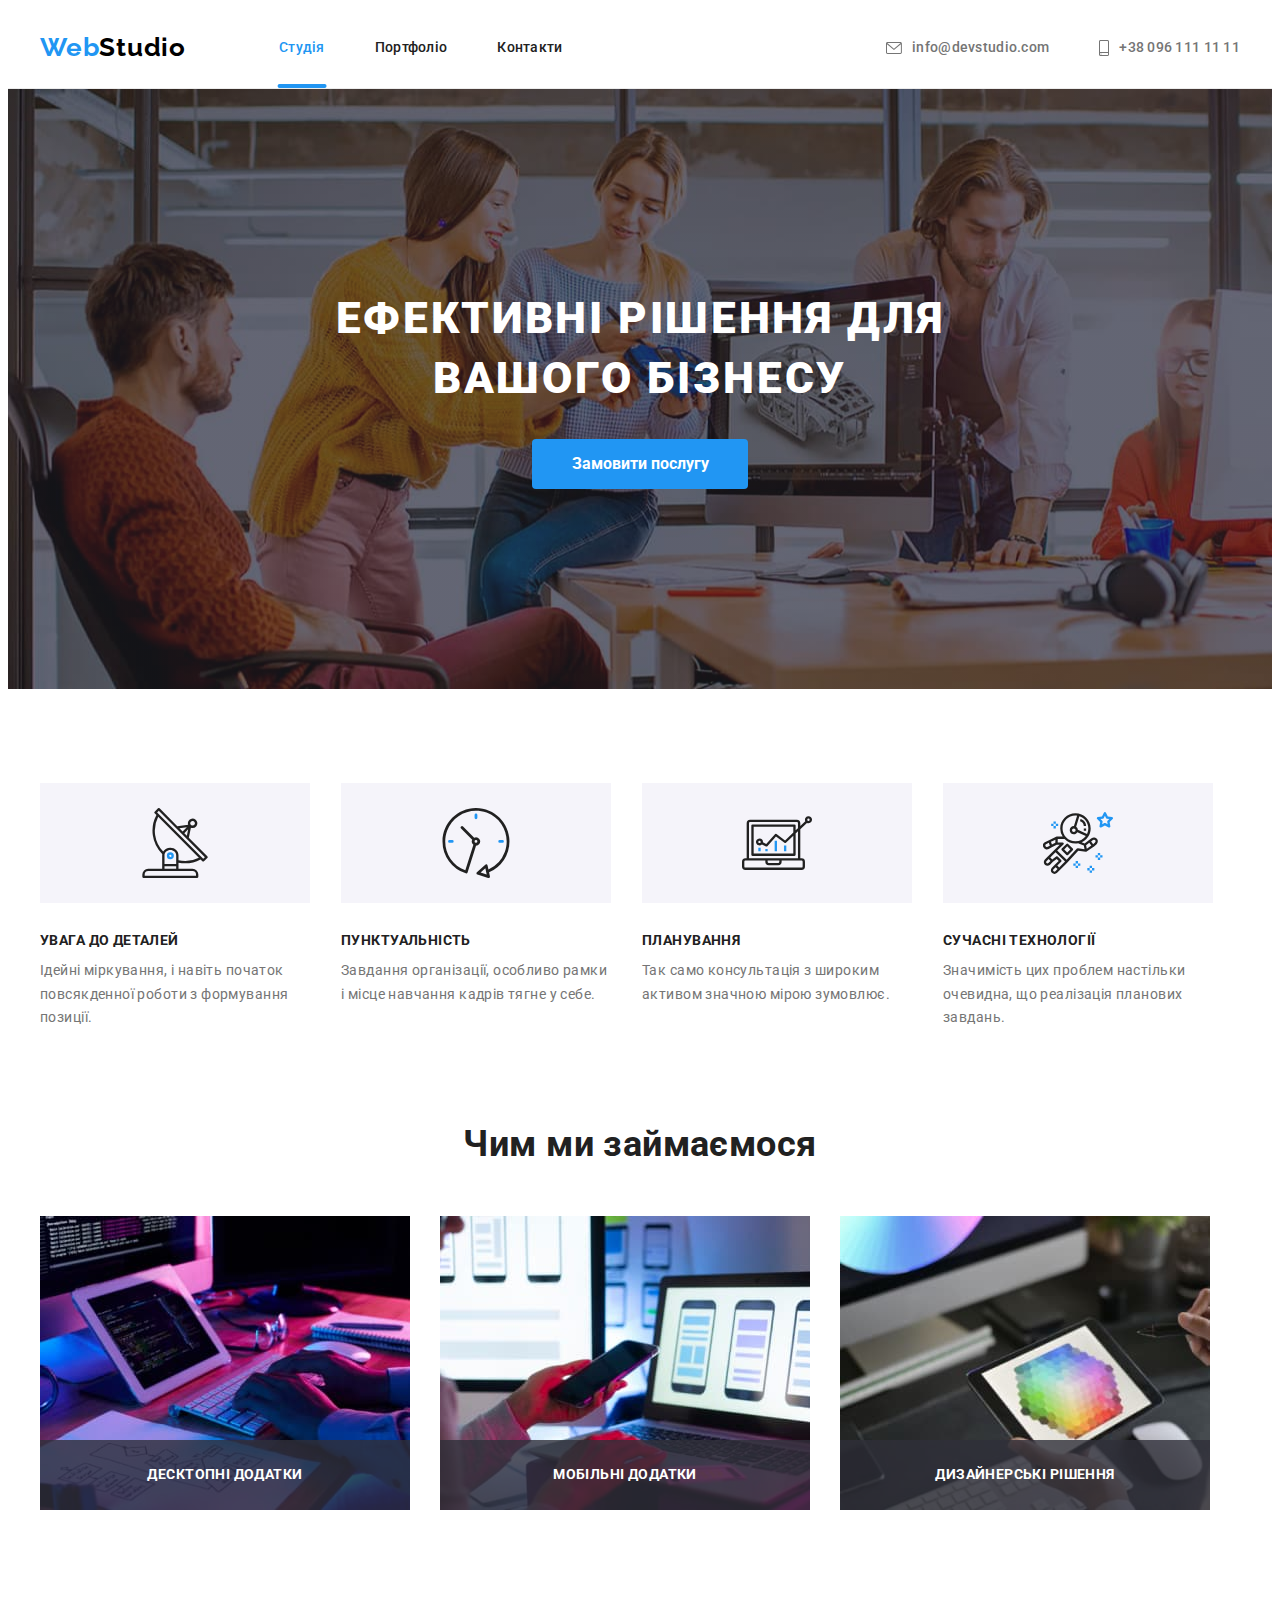
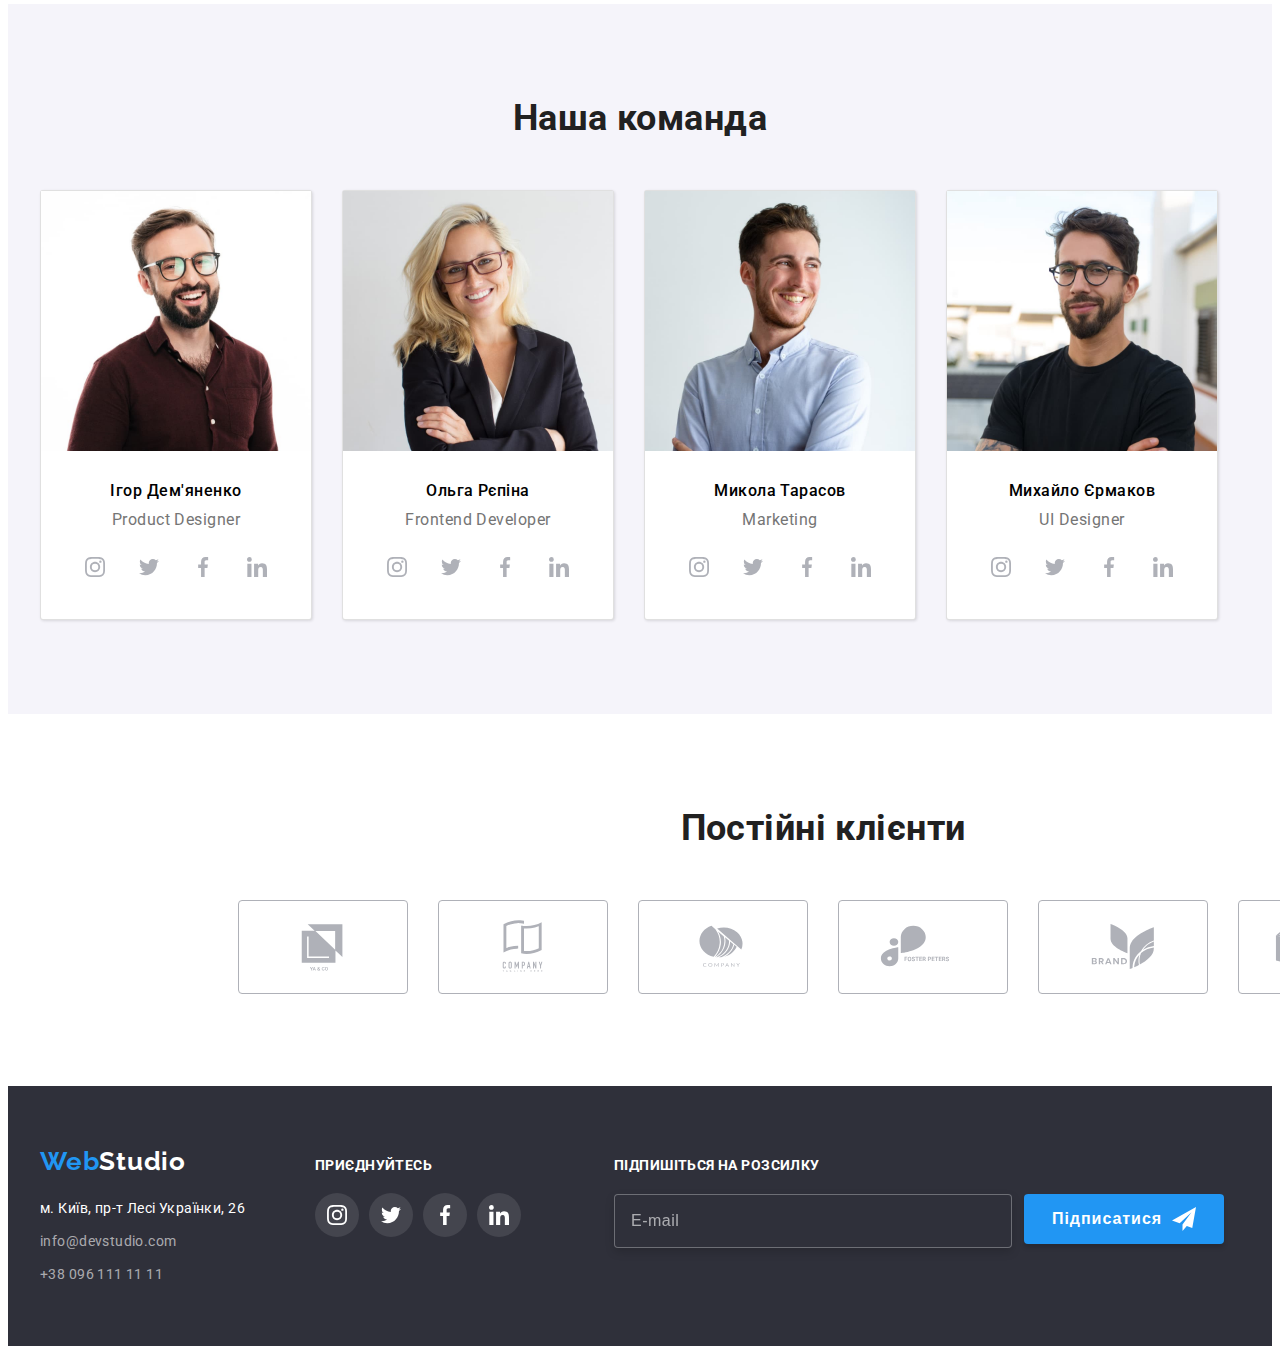
==== commit 0e97d8d0: "друга задача дз7" ====
--- a/index.html
+++ b/index.html
@@ -20,7 +20,7 @@
       referrerpolicy="no-referrer"
     />
     <!-- Custom styles -->
-    <link rel="stylesheet" href="./css/main.min.css">
+    <link rel="stylesheet" href="./css/main.min.css" />
 
     <link rel="stylesheet" href="css/styles.css" />
     <title>Web-Studio</title>
@@ -29,7 +29,8 @@
   <body>
     <header class="head">
       <div class="hero container">
-        <a class="logo logo--header link" href="">Web<span class="logo__part">Studio</span>
+        <a class="logo logo--header link" href=""
+          >Web<span class="logo__part">Studio</span>
         </a>
         <nav>
           <ul class="menu list">
@@ -37,10 +38,7 @@
               <a class="menu__link link current" href="">Студія</a>
             </li>
             <li class="menu__item">
-              <a
-                class="menu__link link"
-                target="_blank"
-                href="./portfolio.html"
+              <a class="menu__link link" target="_blank" href="./portfolio.html"
                 >Портфоліо</a
               >
             </li>
@@ -84,8 +82,7 @@
         <div class="container">
           <h2 hidden>Характеристика нашої роботи</h2>
           <ul class="character__list list">
-
-            <li class="character__item ">
+            <li class="character__item">
               <div class="character__wrapper">
                 <svg class="character__icon" width="70" height="70">
                   <use href="./img/icon/iconscha.svg#icon-antenna"></use>
@@ -555,7 +552,8 @@
     <footer class="footer-section">
       <div class="container footer">
         <div class="contain-contacts">
-          <a class="logo logo--footer link" href="">Web<span class="logo__part logo__part--white">Studio</span>
+          <a class="logo logo--footer link" href=""
+            >Web<span class="logo__part logo__part--white">Studio</span>
           </a>
           <address class="address">
             <ul class="list list-footer">
@@ -585,18 +583,22 @@
           </address>
         </div>
 
-        <div class="contain-socials">
-          <strong class="section-title footer">ПРИЄДНУЙТЕСЬ</strong>
+        <div class="networks-footer section">
+          <strong class="networks-title">ПРИЄДНУЙТЕСЬ</strong>
           <ul class="networks list">
             <li class="networks__item">
               <a
-                class="networks__link footer link"
+                class="networks__link footer link networks__link--bg-dark"
                 href="https://instagram.com"
                 target="_blank"
                 rel="noopener noreferrer"
                 aria-label="Instagram icon"
               >
-                <svg class="networks__icon" width="20" height="20">
+                <svg
+                  class="networks__icon networks__icon--white"
+                  width="20"
+                  height="20"
+                >
                   <use href="./img/icon/icons.svg#icon-instagram"></use>
                 </svg>
               </a>
@@ -604,13 +606,17 @@
 
             <li class="networks__item">
               <a
-                class="networks__link footer link"
+                class="networks__link footer link networks__link--bg-dark link"
                 href=""
                 target="_blank"
                 rel="noopener noreferrer"
                 aria-label="Twitter"
               >
-                <svg class="networks__icon" width="20" height="20">
+                <svg
+                  class="networks__icon networks__icon--white"
+                  width="20"
+                  height="20"
+                >
                   <use href="./img/icon/icons.svg#icon-twitter"></use>
                 </svg>
               </a>
@@ -618,13 +624,17 @@
 
             <li class="networks__item">
               <a
-                class="networks__link footer link"
+                class="networks__link link networks__link--bg-dark footer link"
                 href=""
                 target="_blank"
                 rel="noopener noreferrer"
                 aria-label="Facebook"
               >
-                <svg class="networks__icon" width="20" height="20">
+                <svg
+                  class="networks__icon networks__icon--white"
+                  width="20"
+                  height="20"
+                >
                   <use href="./img/icon/icons.svg#icon-facebook"></use>
                 </svg>
               </a>
@@ -632,13 +642,17 @@
 
             <li class="networks__item">
               <a
-                class="networks__link footer link"
+                class="networks__link link networks__link--bg-dark footer link"
                 href=""
                 target="_blank"
                 rel="noopener noreferrer"
                 aria-label="Linkedin"
               >
-                <svg class="networks__icon" width="20" height="20">
+                <svg
+                  class="networks__icon networks__icon--white"
+                  width="20"
+                  height="20"
+                >
                   <use href="./img/icon/icons.svg#icon-linkedin"></use>
                 </svg>
               </a>
--- a/css/main.min.css
+++ b/css/main.min.css
@@ -1 +1 @@
-:root{--primary-text-color: #757575;--title-text-color: #212121;--link-color: #2196f3;--primary-bg-color: #ffffff;--secondary-bg-color: #2f303a;--third-bg-color: #f5f4fa;--logo-color: #000000}:root{--primary-text-color: #757575;--title-text-color: #212121;--link-color: #2196f3;--primary-bg-color: #ffffff;--secondary-bg-color: #2f303a;--third-bg-color: #f5f4fa;--logo-color: #000000}body{background:var(-primary-bg-color);color:var(--primary-text-color);font-family:"Roboto",sans-serif;font-size:14px;letter-spacing:.03em}.list{list-style:none;margin:0;padding:0;display:-webkit-box;display:-ms-flexbox;display:flex}h1,h2,h3,h4,h5,h6,p{margin:0}.link{text-decoration:none}.link:hover,.link:focus{color:var(--link-color)}img{display:block;max-width:100%;height:auto}.container{width:1200px;padding-left:15px;padding-right:15px;margin:0;margin-left:auto;margin-right:auto}.button{font-family:"Roboto";font-size:16px;border:0px;border-radius:4px;cursor:pointer}.hero{display:-webkit-box;display:-ms-flexbox;display:flex;-webkit-box-align:center;-ms-flex-align:center;align-items:center}.head{border-bottom:1px solid #ececec}.logo{display:block;font-family:"Raleway";font-weight:700;font-size:26px;line-height:1.19;letter-spacing:.03em;color:#2196f3}.logo--header{margin-right:93px;padding-top:24px;padding-bottom:25px}.logo__part{color:#000;-webkit-transition-duration:250ms;transition-duration:250ms;-webkit-transition-timing-function:cubic-bezier(0.4, 0, 0.2, 1);transition-timing-function:cubic-bezier(0.4, 0, 0.2, 1)}.logo:hover .logo__part,.logo:focus .logo__part{color:#2196f3}.logo--footer{padding-top:24px;padding-bottom:25px}.logo__part--white{color:#fff}.menu{-webkit-box-align:center;-ms-flex-align:center;align-items:center;gap:50px}.menu__item{position:relative}.menu__link{font-weight:500;line-height:1.14;letter-spacing:.02em;color:var(--title-text-color);-webkit-transition-duration:250ms;transition-duration:250ms;-webkit-transition-timing-function:cubic-bezier(0.4, 0, 0.2, 1);transition-timing-function:cubic-bezier(0.4, 0, 0.2, 1)}.current{color:var(--link-color)}.current::after{content:"";display:block;display:-webkit-box;display:-ms-flexbox;display:flex;-webkit-box-pack:center;-ms-flex-pack:center;justify-content:center;-webkit-box-align:center;-ms-flex-align:center;align-items:center;width:107%;left:50%;-webkit-transform:translateX(-50%);transform:translateX(-50%);height:4px;bottom:0;background:var(--link-color);border-radius:2px;position:absolute}.contacts{margin-left:auto;-webkit-transition-duration:250ms;transition-duration:250ms;-webkit-transition-timing-function:cubic-bezier(0.4, 0, 0.2, 1);transition-timing-function:cubic-bezier(0.4, 0, 0.2, 1)}.contacts__item:first-child{margin-right:50px}.contacts__link{display:-webkit-box;display:-ms-flexbox;display:flex;-webkit-box-align:center;-ms-flex-align:center;align-items:center;gap:10px;font-weight:500;line-height:1.14;letter-spacing:.02em;color:var(--primary-text-color)}.contacts:hover,.contacts:focus{color:var(--link-color)}.contacts__icon{fill:currentColor}.contacts__link,.menu__link{display:block;padding-top:32px;padding-bottom:32px}.slogan{margin:0 auto;max-width:1600px;background-repeat:no-repeat;background-color:var(--secondary-bg-color);background-image:-webkit-gradient(linear, left top, left bottom, from(rgba(47, 48, 58, 0.4)), to(rgba(47, 48, 58, 0.4))),url(../img/fon-img.jpg);background-image:linear-gradient(rgba(47, 48, 58, 0.4), rgba(47, 48, 58, 0.4)),url(../img/fon-img.jpg);padding-top:200px;padding-bottom:200px}.slogan__title{width:696px;font-weight:900;font-size:44px;line-height:1.36;text-align:center;letter-spacing:.06em;text-transform:uppercase;margin:auto;margin-bottom:30px;color:var(--primary-bg-color)}.btn-service{min-width:216px;min-height:50px;padding:10px 32px;font-weight:700;line-height:1.87;display:block;margin:auto;color:var(--primary-bg-color);background:var(--link-color);-webkit-transition-duration:250ms;transition-duration:250ms;-webkit-transition-timing-function:cubic-bezier(0.4, 0, 0.2, 1);transition-timing-function:cubic-bezier(0.4, 0, 0.2, 1)}.btn-service:focus,.btn-service:hover,.btn-service:active{-webkit-box-shadow:0px 4px 4px rgba(0,0,0,.15);box-shadow:0px 4px 4px rgba(0,0,0,.15)}.character{padding-top:94px;padding-bottom:94px}.character__list{display:-webkit-box;display:-ms-flexbox;display:flex;gap:30px}.character__wrapper{display:-webkit-box;display:-ms-flexbox;display:flex;-webkit-box-pack:center;-ms-flex-pack:center;justify-content:center;-webkit-box-align:center;-ms-flex-align:center;align-items:center;width:270px;height:120px;background-color:#f5f4fa;margin-bottom:30px}.character__icon{display:-webkit-box;display:-ms-flexbox;display:flex;-webkit-box-pack:center;-ms-flex-pack:center;justify-content:center;-webkit-box-align:center;-ms-flex-align:center;align-items:center}.character__text{width:271px}.section-title{font-size:36px;line-height:1.16;text-align:center;margin-bottom:50px;color:var(--title-text-color);margin-bottom:50px;text-align:center}.character__title{font-weight:700;font-size:14px;line-height:1.14;text-transform:uppercase;text-align:center;color:#212121;margin-bottom:10px}.character__text{line-height:1.71}.action{padding-bottom:94px}.section-title{font-size:36px;line-height:1.16;text-align:center;margin-bottom:50px}.action__list,.comand__list{gap:30px}.action__item{position:relative}.action__descrption{display:-webkit-box;display:-ms-flexbox;display:flex;-webkit-box-pack:center;-ms-flex-pack:center;justify-content:center;-webkit-box-align:center;-ms-flex-align:center;align-items:center;height:70px;font-weight:700;font-size:14px;line-height:1.14;letter-spacing:.03em;text-transform:uppercase;width:100%;color:var(--primary-bg-color);background-color:rgba(47,48,58,.8);position:absolute;bottom:0}.comand{background-color:var(--third-bg-color);padding-top:94px;padding-bottom:94px}.comand__item{background-color:var(--primary-bg-color);border:1px solid rgba(0,0,0,.12);border-radius:3px;-webkit-box-shadow:1px 1px 3px rgba(0,0,0,.12);box-shadow:1px 1px 3px rgba(0,0,0,.12)}.comand__member{padding-top:30px;padding-bottom:30px}.comand__name{color:#000;font-weight:500;font-size:16px;line-height:1.19;text-align:center;letter-spacing:.03em;margin-bottom:10px}.comand__position{font-weight:500;font-size:16px;line-height:1.19;text-align:center;letter-spacing:.03em;margin-bottom:16px}.networks{display:-webkit-box;display:-ms-flexbox;display:flex;-webkit-box-pack:center;-ms-flex-pack:center;justify-content:center;-webkit-box-align:center;-ms-flex-align:center;align-items:center;gap:10px}.networks__item{width:44px;height:44px}.networks__link{display:-webkit-box;display:-ms-flexbox;display:flex;-webkit-box-pack:center;-ms-flex-pack:center;justify-content:center;-webkit-box-align:center;-ms-flex-align:center;align-items:center;width:100%;height:100%;border-radius:50%;background-color:#fff;color:#afb1b8;-webkit-transition-duration:250ms;transition-duration:250ms;-webkit-transition-timing-function:cubic-bezier(0.4, 0, 0.2, 1);transition-timing-function:cubic-bezier(0.4, 0, 0.2, 1)}.networks__link:hover,.networks__link:focus{background-color:var(--link-color);color:#fff}.networks__icon{fill:currentColor}.customers{padding:94px 215px}.customers__list{display:-webkit-box;display:-ms-flexbox;display:flex;-webkit-box-align:center;-ms-flex-align:center;align-items:center;-webkit-box-pack:center;-ms-flex-pack:center;justify-content:center;gap:30px;color:#afb1b8}.customers__item{display:block;display:-webkit-box;display:-ms-flexbox;display:flex;width:170px;height:92px}.customers__link{display:-webkit-box;display:-ms-flexbox;display:flex;-webkit-box-pack:center;-ms-flex-pack:center;justify-content:center;-webkit-box-align:center;-ms-flex-align:center;align-items:center;width:100%;height:100%;width:170px;height:92px;align-items:center;justify-content:center;border:1px solid currentColor;border-radius:4px;color:#afb1b8}.customers__link:hover,.customers__link:focus{color:var(--link-color)}.customers__icon{display:-webkit-box;display:-ms-flexbox;display:flex;-webkit-box-align:center;-ms-flex-align:center;align-items:center;-webkit-box-pack:center;-ms-flex-pack:center;justify-content:center;fill:currentColor;-webkit-transition-duration:250ms;transition-duration:250ms;-webkit-transition-timing-function:cubic-bezier(0.4, 0, 0.2, 1);transition-timing-function:cubic-bezier(0.4, 0, 0.2, 1)}.contain-contacts{margin-right:70px}.list-footer{display:inline}.studio{color:var(--primary-bg-color)}.work{font-size:16px;line-height:1.19;text-align:center;letter-spacing:.03em}.footer-section{padding-top:60px;padding-bottom:60px;background:var(--secondary-bg-color)}.maps.link,.contact-footer{display:block;line-height:1.71;font-weight:normal;font-style:normal}.maps.link{color:var(--primary-bg-color);-webkit-transition-duration:250ms;transition-duration:250ms;-webkit-transition-timing-function:cubic-bezier(0.4, 0, 0.2, 1);transition-timing-function:cubic-bezier(0.4, 0, 0.2, 1)}.contact-footer.link{color:rgba(255,255,255,.6);-webkit-transition-duration:250ms;transition-duration:250ms;-webkit-transition-timing-function:cubic-bezier(0.4, 0, 0.2, 1);transition-timing-function:cubic-bezier(0.4, 0, 0.2, 1)}.contact-footer.link:hover,.contact-footer.link:focus,.maps.link:hover,.maps.link:focus{color:var(--link-color)}.footer-item:not(:last-child){margin-bottom:9px}.container.footer{display:-webkit-box;display:-ms-flexbox;display:flex;-webkit-box-align:baseline;-ms-flex-align:baseline;align-items:baseline}.section-title.footer{font-style:bold;font-size:14px;margin-bottom:20px;color:#fff}.contain-socials{display:-webkit-box;display:-ms-flexbox;display:flex;-webkit-box-orient:vertical;-webkit-box-direction:normal;-ms-flex-direction:column;flex-direction:column}.socials-link.footer{background-color:rgba(255,255,255,.1);color:#fff}.socials-link{-webkit-transition-duration:250ms;transition-duration:250ms;-webkit-transition-timing-function:cubic-bezier(0.4, 0, 0.2, 1);transition-timing-function:cubic-bezier(0.4, 0, 0.2, 1)}.socials-link:hover,.socials-link:focus{background-color:var(--link-color);color:#fff}.socials-icon{fill:currentColor}.contain-socials{margin-right:auto}.text-label{font-weight:700;font-size:14px;line-height:1.14;letter-spacing:.03em;text-transform:uppercase;color:#fff;margin-bottom:20px}.foot-group{display:-webkit-box;display:-ms-flexbox;display:flex;gap:12px}.input-email{color:#fff;font-size:18px;line-height:1.25;letter-spacing:.03em;height:50px;width:378px;background-color:var(--secondary-bg-color);border:1px solid rgba(255,255,255,.3);-webkit-filter:drop-shadow(0px 4px 4px rgba(0, 0, 0, 0.15));filter:drop-shadow(0px 4px 4px rgba(0, 0, 0, 0.15));border-radius:4px;padding-left:16px}.input-email::-webkit-input-placeholder{font-size:16px;line-height:1.25;letter-spacing:.03em;color:rgba(255,255,255,.6)}.input-email::-moz-placeholder{font-size:16px;line-height:1.25;letter-spacing:.03em;color:rgba(255,255,255,.6)}.input-email:-ms-input-placeholder{font-size:16px;line-height:1.25;letter-spacing:.03em;color:rgba(255,255,255,.6)}.input-email::-ms-input-placeholder{font-size:16px;line-height:1.25;letter-spacing:.03em;color:rgba(255,255,255,.6)}.input-email::placeholder{font-size:16px;line-height:1.25;letter-spacing:.03em;color:rgba(255,255,255,.6)}.btn-footer{display:-webkit-box;display:-ms-flexbox;display:flex;-webkit-box-pack:center;-ms-flex-pack:center;justify-content:center;font-weight:700;font-size:16px;line-height:1.88;-webkit-box-align:center;-ms-flex-align:center;align-items:center;text-align:center;letter-spacing:.06em;height:50px;width:200px;gap:10px;border:none;-webkit-box-shadow:0px 4px 4px rgba(0,0,0,.15);box-shadow:0px 4px 4px rgba(0,0,0,.15);border-radius:4px;color:var(--primary-bg-color);background-color:var(--link-color)}.btn-icon{fill:#fff}.contain-socials{margin-right:auto}.text-label{font-weight:700;font-size:14px;line-height:1.14;letter-spacing:.03em;text-transform:uppercase;color:#fff;margin-bottom:20px}.foot-group{display:-webkit-box;display:-ms-flexbox;display:flex;gap:12px}.input-email{color:#fff;font-size:18px;line-height:1.25;letter-spacing:.03em;height:50px;width:378px;background-color:var(--secondary-bg-color);border:1px solid rgba(255,255,255,.3);-webkit-filter:drop-shadow(0px 4px 4px rgba(0, 0, 0, 0.15));filter:drop-shadow(0px 4px 4px rgba(0, 0, 0, 0.15));border-radius:4px;padding-left:16px}.input-email::-webkit-input-placeholder{font-size:16px;line-height:1.25;letter-spacing:.03em;color:rgba(255,255,255,.6)}.input-email::-moz-placeholder{font-size:16px;line-height:1.25;letter-spacing:.03em;color:rgba(255,255,255,.6)}.input-email:-ms-input-placeholder{font-size:16px;line-height:1.25;letter-spacing:.03em;color:rgba(255,255,255,.6)}.input-email::-ms-input-placeholder{font-size:16px;line-height:1.25;letter-spacing:.03em;color:rgba(255,255,255,.6)}.input-email::placeholder{font-size:16px;line-height:1.25;letter-spacing:.03em;color:rgba(255,255,255,.6)}.btn-footer{display:-webkit-box;display:-ms-flexbox;display:flex;-webkit-box-pack:center;-ms-flex-pack:center;justify-content:center;font-weight:700;font-size:16px;line-height:1.88;-webkit-box-align:center;-ms-flex-align:center;align-items:center;text-align:center;letter-spacing:.06em;height:50px;width:200px;gap:10px;border:none;-webkit-box-shadow:0px 4px 4px rgba(0,0,0,.15);box-shadow:0px 4px 4px rgba(0,0,0,.15);border-radius:4px;color:var(--primary-bg-color);background-color:var(--link-color)}.btn-icon{fill:#fff}.backdrop{position:fixed;top:0;left:0;width:100%;height:100%;background-color:rgba(0,0,0,.2);-webkit-transition:opacity 250ms linear,visibility 250ms linear;transition:opacity 250ms linear,visibility 250ms linear;-webkit-transition-timing-function:cubic-bezier(0.4, 0, 0.2, 1);transition-timing-function:cubic-bezier(0.4, 0, 0.2, 1)}.backdrop.is-hidden{opacity:0;visibility:hidden;pointer-events:none}.backdrop.is-hidden .modal{opacity:0;-webkit-transform:translateX(-70%) translateY(-50%);transform:translateX(-70%) translateY(-50%)}.modal{position:absolute;top:50%;left:50%;-webkit-transform:translateX(-50%) translateY(-50%);transform:translateX(-50%) translateY(-50%);width:528px;height:581px;background:#fff;-webkit-box-shadow:0px 1px 3px rgba(0,0,0,.12),0px 1px 1px rgba(0,0,0,.14),0px 2px 1px rgba(0,0,0,.2);box-shadow:0px 1px 3px rgba(0,0,0,.12),0px 1px 1px rgba(0,0,0,.14),0px 2px 1px rgba(0,0,0,.2);border-radius:4px;-webkit-transition:opacity 250ms,-webkit-transform 250ms;transition:opacity 250ms,-webkit-transform 250ms;transition:transform 250ms,opacity 250ms;transition:transform 250ms,opacity 250ms,-webkit-transform 250ms;-webkit-transition-timing-function:cubic-bezier(0.4, 0, 0.2, 1);transition-timing-function:cubic-bezier(0.4, 0, 0.2, 1)}.modal-btn{display:-webkit-inline-box;display:-ms-inline-flexbox;display:inline-flex;-webkit-box-align:center;-ms-flex-align:center;align-items:center;position:absolute;-webkit-box-pack:center;-ms-flex-pack:center;justify-content:center;padding:0;width:30px;height:30px;border-radius:50%;background:#fff;border:1px solid rgba(0,0,0,.1);margin-top:8px;margin-right:8px;right:0;cursor:pointer}.modal-icon{fill:#000;-webkit-transition:fill 250ms;transition:fill 250ms;-webkit-transition-timing-function:cubic-bezier(0.4, 0, 0.2, 1);transition-timing-function:cubic-bezier(0.4, 0, 0.2, 1)}.modal-btn:hover>.modal-icon,.modal-btn:focus>.modal-icon{fill:var(--link-color)}.modal-form{padding:40px}.modal-label{display:block;font-weight:700;font-size:20px;line-height:1.15;text-align:center;letter-spacing:.03em;color:#212121;margin-bottom:12px}.modal-form-grop{display:-webkit-box;display:-ms-flexbox;display:flex;-webkit-box-orient:vertical;-webkit-box-direction:normal;-ms-flex-flow:column;flex-flow:column}.modal-form-label{display:block;display:-webkit-box;display:-ms-flexbox;display:flex;font-size:12px;line-height:1.17;letter-spacing:.03em;margin-bottom:4px}.modal-form-massage,.modal-form-field{border:1px solid rgba(33,33,33,.2);border-radius:4px}.modal-form-field{height:40px;width:100%;padding-left:42px;padding-right:42px;outline:1px solid rgba(0,0,0,0);-webkit-transition:outline 250ms;transition:outline 250ms;outline-offset:-1px}.modal-form-field,.modal-form-massage{font-size:16px;line-height:1.17;letter-spacing:.04em}.modal-form-wrapper{margin-bottom:10px;position:relative}.modal-form-field:focus{outline-color:var(--link-color);cursor:pointer}.modal-form-field:focus+.modal-form-icon{fill:var(--link-color)}.modal-form-icon{position:absolute;color:#212121;top:50%;left:12px;-webkit-transform:translateY(-50%);transform:translateY(-50%);-ms-flex-line-pack:center;align-content:center;-webkit-transition:fill 250ms;transition:fill 250ms;-webkit-transition-timing-function:cubic-bezier(0.4, 0, 0.2, 1);transition-timing-function:cubic-bezier(0.4, 0, 0.2, 1)}.modal-form-agreement-link{color:var(--link-color);text-underline-offset:1px}.modal-form-massage{display:block;height:120px;resize:none;outline:1px solid rgba(0,0,0,0);-webkit-transition:outline 250ms;transition:outline 250ms;-webkit-transition-timing-function:cubic-bezier(0.4, 0, 0.2, 1);transition-timing-function:cubic-bezier(0.4, 0, 0.2, 1);outline-offset:-1px;padding-top:12px;padding-right:16px;padding-bottom:12px;padding-left:16px}.modal-form-massage::-webkit-input-placeholder{font-size:12px;line-height:1.17;letter-spacing:.01em;color:rgba(117,117,117,.5)}.modal-form-massage::-moz-placeholder{font-size:12px;line-height:1.17;letter-spacing:.01em;color:rgba(117,117,117,.5)}.modal-form-massage:-ms-input-placeholder{font-size:12px;line-height:1.17;letter-spacing:.01em;color:rgba(117,117,117,.5)}.modal-form-massage::-ms-input-placeholder{font-size:12px;line-height:1.17;letter-spacing:.01em;color:rgba(117,117,117,.5)}.modal-form-massage::placeholder{font-size:12px;line-height:1.17;letter-spacing:.01em;color:rgba(117,117,117,.5)}.modal-form-grop{margin-bottom:20px}.modal-form-massage:focus{outline-color:var(--link-color);cursor:pointer}.modal-form-massage::-webkit-input-placeholder{color:rgba(117,117,117,.5)}.modal-form-massage::-moz-placeholder{color:rgba(117,117,117,.5)}.modal-form-massage:-ms-input-placeholder{color:rgba(117,117,117,.5)}.modal-form-massage::-ms-input-placeholder{color:rgba(117,117,117,.5)}.modal-form-massage::placeholder{color:rgba(117,117,117,.5)}.modal-form-agreement{display:-webkit-box;display:-ms-flexbox;display:flex;-webkit-box-align:center;-ms-flex-align:center;align-items:center;-webkit-box-pack:center;-ms-flex-pack:center;justify-content:center;margin-bottom:30px;gap:7px}.modal-form-agreement-desc{font-weight:400;font-size:14px;line-height:1.71;letter-spacing:.03em;-webkit-user-select:none;-moz-user-select:none;-ms-user-select:none;user-select:none}.modal-form-btn{font-weight:700;font-size:16px;line-height:1.88;letter-spacing:.06em;color:var(--primary-bg-color);border:none;background:var(--link-color);-webkit-box-shadow:0px 4px 4px rgba(0,0,0,.15);box-shadow:0px 4px 4px rgba(0,0,0,.15);border-radius:4px;padding:10px 52px;display:block;margin:auto;-webkit-transition:background-color 250ms;transition:background-color 250ms;-webkit-transition-timing-function:cubic-bezier(0.4, 0, 0.2, 1);transition-timing-function:cubic-bezier(0.4, 0, 0.2, 1)}.modal-form-btn:hover,.modal-form-btn:focus{background-color:#188ce8}.modal-form-checkbox{-webkit-appearance:none;-moz-appearance:none;appearance:none;width:16px;height:15px;border:2px solid #212121;border-radius:2px;background-position:center;background-repeat:no-repeat;background-size:0}.modal-form-checkbox:checked{background-color:var(--link-color);border:none;background-image:url("data:image/svg+xml,%3Csvg width='13' height='10' viewBox='0 0 13 10' fill='none' xmlns='http://www.w3.org/2000/svg'%3E%3Cpath d='M1.95703 4.75166L1.88825 4.68604L1.81923 4.75141L0.93123 5.59258L0.854858 5.66492L0.930974 5.73753L4.42671 9.07236L4.49574 9.1382L4.56476 9.07236L12.069 1.91352L12.1449 1.84116L12.069 1.76881L11.1873 0.927644L11.1183 0.861826L11.0493 0.927611L4.49577 7.17353L1.95703 4.75166Z' fill='white' stroke='white' stroke-width='0.2'/%3E%3C/svg%3E%0A");background-size:11px 8px;-webkit-transition:background-size 250ms,background-color 250ms;transition:background-size 250ms,background-color 250ms;-webkit-transition-timing-function:cubic-bezier(0.4, 0, 0.2, 1);transition-timing-function:cubic-bezier(0.4, 0, 0.2, 1)}.list.projects{margin-right:0}.btn-list{padding:6px 22px;font-weight:500;line-height:1.62;background:var(--third-bg-color);color:var(title-text-color);-webkit-transition-duration:250ms;transition-duration:250ms;-webkit-transition-timing-function:cubic-bezier(0.4, 0, 0.2, 1);transition-timing-function:cubic-bezier(0.4, 0, 0.2, 1)}.btn-list:first-child{padding-left:25px;padding-right:25px}.btn-list:focus,.btn-list:hover,.btn-list:active{color:var(--primary-bg-color);background:var(--link-color);-webkit-box-shadow:0px 2px 2px rgba(0,0,0,.12);box-shadow:0px 2px 2px rgba(0,0,0,.12);-webkit-box-shadow:0px 1px 2px rgba(0,0,0,.08);box-shadow:0px 1px 2px rgba(0,0,0,.08);-webkit-box-shadow:0px 3px 1px rgba(0,0,0,.1);box-shadow:0px 3px 1px rgba(0,0,0,.1)}.products.list{gap:8px;-webkit-box-pack:center;-ms-flex-pack:center;justify-content:center;margin-bottom:50px}.section.portfolio{padding-top:94px;padding-bottom:94px}.list.projects{display:block;display:-webkit-box;display:-ms-flexbox;display:flex;-ms-flex-wrap:wrap;flex-wrap:wrap;gap:30px}.project-item{max-width:370px;-ms-flex-preferred-size:calc((100% - 90px)/3);flex-basis:calc((100% - 90px)/3);-webkit-transition-duration:250ms;transition-duration:250ms;-webkit-transition-timing-function:cubic-bezier(0.4, 0, 0.2, 1);transition-timing-function:cubic-bezier(0.4, 0, 0.2, 1)}.team-thumb{position:relative;overflow:hidden}.overlay{position:absolute;width:100%;height:100%;top:0;left:0;background-color:rgba(33,150,243,.9);-webkit-transform:translateY(100%);transform:translateY(100%);-webkit-transition:-webkit-transform 250ms;transition:-webkit-transform 250ms;transition:transform 250ms;transition:transform 250ms, -webkit-transform 250ms}.overlay-text{display:-webkit-box;display:-ms-flexbox;display:flex;-webkit-box-align:center;-ms-flex-align:center;align-items:center;padding:63px 24px;font-size:18px;line-height:28px;letter-spacing:.03em;color:#fff}.project-item:hover .overlay{-webkit-transform:translateY(0);transform:translateY(0)}.link-project{display:block;-webkit-transition-duration:250ms;transition-duration:250ms;-webkit-transition-timing-function:cubic-bezier(0.4, 0, 0.2, 1);transition-timing-function:cubic-bezier(0.4, 0, 0.2, 1)}.link-project:hover{-webkit-box-shadow:0px 1px 1px rgba(0,0,0,.12),0px 4px 4px rgba(0,0,0,.06),1px 4px 6px rgba(0,0,0,.16);box-shadow:0px 1px 1px rgba(0,0,0,.12),0px 4px 4px rgba(0,0,0,.06),1px 4px 6px rgba(0,0,0,.16)}.item-project{padding:20px 24px;border-right:1px solid #eee;border-bottom:1px solid #eee;border-left:1px solid #eee}.work-name{font-size:18px;line-height:2;letter-spacing:.06em;margin-bottom:4px;color:var(--title-text-color)}.job{font-size:16px;line-height:1.9;color:#757575}/*# sourceMappingURL=main.min.css.map */+:root{--primary-text-color: #757575;--title-text-color: #212121;--link-color: #2196f3;--primary-bg-color: #ffffff;--secondary-bg-color: #2f303a;--third-bg-color: #f5f4fa;--logo-color: #000000}.products__link,.products__item,.products__btn-item,.modal-form-btn,.socials-link,.contact-footer.link,.maps.link,.customers__icon,.networks__link,.btn-service,.contacts,.menu__link,.logo__part{-webkit-transition-duration:250ms;transition-duration:250ms;-webkit-transition-timing-function:cubic-bezier(0.4, 0, 0.2, 1);transition-timing-function:cubic-bezier(0.4, 0, 0.2, 1)}body{background:var(-primary-bg-color);color:var(--primary-text-color);font-family:"Roboto",sans-serif;font-size:14px;letter-spacing:.03em}.list{list-style:none;margin:0;padding:0;display:-webkit-box;display:-ms-flexbox;display:flex}h1,h2,h3,h4,h5,h6,p{margin:0}.link{text-decoration:none}.link:hover,.link:focus{color:var(--link-color)}img{display:block;max-width:100%;height:auto}.container{width:1200px;padding-left:15px;padding-right:15px;margin:0;margin-left:auto;margin-right:auto}.button{font-family:"Roboto";font-size:16px;border:0px;border-radius:4px;cursor:pointer}.hero{display:-webkit-box;display:-ms-flexbox;display:flex;-webkit-box-align:center;-ms-flex-align:center;align-items:center}.head{border-bottom:1px solid #ececec}.logo{display:block;font-family:"Raleway";font-weight:700;font-size:26px;line-height:1.19;letter-spacing:.03em;color:#2196f3}.logo--header{margin-right:93px;padding-top:24px;padding-bottom:25px}.logo__part{color:#000}.logo:hover .logo__part,.logo:focus .logo__part{color:#2196f3}.logo--footer{margin-bottom:20px}.logo__part--white{color:#fff}.menu{-webkit-box-align:center;-ms-flex-align:center;align-items:center;gap:50px}.menu__item{position:relative}.menu__link{display:block;font-weight:500;line-height:1.14;letter-spacing:.02em;color:var(--title-text-color)}.current{color:var(--link-color)}.current::after{content:"";display:block;display:-webkit-box;display:-ms-flexbox;display:flex;-webkit-box-pack:center;-ms-flex-pack:center;justify-content:center;-webkit-box-align:center;-ms-flex-align:center;align-items:center;width:107%;left:50%;-webkit-transform:translateX(-50%);transform:translateX(-50%);height:4px;bottom:0;background:var(--link-color);border-radius:2px;position:absolute}.contacts{margin-left:auto}.contacts__item:first-child{margin-right:50px}.contacts__link{display:-webkit-box;display:-ms-flexbox;display:flex;-webkit-box-align:center;-ms-flex-align:center;align-items:center;gap:10px;font-weight:500;line-height:1.14;letter-spacing:.02em;color:var(--primary-text-color)}.contacts:hover,.contacts:focus{color:var(--link-color)}.contacts__icon{fill:currentColor}.contacts__link,.menu__link{padding-top:32px;padding-bottom:32px}.slogan{margin:0 auto;max-width:1600px;background-repeat:no-repeat;background-color:var(--secondary-bg-color);background-image:-webkit-gradient(linear, left top, left bottom, from(rgba(47, 48, 58, 0.4)), to(rgba(47, 48, 58, 0.4))),url(../img/fon-img.jpg);background-image:linear-gradient(rgba(47, 48, 58, 0.4), rgba(47, 48, 58, 0.4)),url(../img/fon-img.jpg);padding-top:200px;padding-bottom:200px}.slogan__title{width:696px;font-weight:900;font-size:44px;line-height:1.36;text-align:center;letter-spacing:.06em;text-transform:uppercase;margin:auto;margin-bottom:30px;color:var(--primary-bg-color)}.btn-service{min-width:216px;min-height:50px;padding:10px 32px;font-weight:700;line-height:1.87;display:block;margin:auto;color:var(--primary-bg-color);background:var(--link-color)}.btn-service:focus,.btn-service:hover,.btn-service:active{-webkit-box-shadow:0px 4px 4px rgba(0,0,0,.15);box-shadow:0px 4px 4px rgba(0,0,0,.15)}.character{padding-top:94px;padding-bottom:94px}.character__list{display:-webkit-box;display:-ms-flexbox;display:flex;gap:30px}.character__wrapper{display:-webkit-box;display:-ms-flexbox;display:flex;-webkit-box-pack:center;-ms-flex-pack:center;justify-content:center;-webkit-box-align:center;-ms-flex-align:center;align-items:center;width:270px;height:120px;background-color:#f5f4fa;margin-bottom:30px}.character__icon{display:-webkit-box;display:-ms-flexbox;display:flex;-webkit-box-pack:center;-ms-flex-pack:center;justify-content:center;-webkit-box-align:center;-ms-flex-align:center;align-items:center}.character__text{width:271px}.character__title{font-weight:700;font-size:14px;line-height:1.14;text-transform:uppercase;color:#212121;margin-bottom:10px}.character__text{line-height:1.71}.action{padding-bottom:94px}.section-title{font-size:36px;line-height:1.16;text-align:center;margin-bottom:50px;color:#212121}.action__list,.comand__list{gap:30px}.action__item{position:relative}.action__descrption{display:-webkit-box;display:-ms-flexbox;display:flex;-webkit-box-pack:center;-ms-flex-pack:center;justify-content:center;-webkit-box-align:center;-ms-flex-align:center;align-items:center;height:70px;font-weight:700;font-size:14px;line-height:1.14;letter-spacing:.03em;text-transform:uppercase;width:100%;color:var(--primary-bg-color);background-color:rgba(47,48,58,.8);position:absolute;bottom:0}.comand{background-color:var(--third-bg-color);padding-top:94px;padding-bottom:94px}.comand__item{background-color:var(--primary-bg-color);border:1px solid rgba(0,0,0,.12);border-radius:3px;-webkit-box-shadow:1px 1px 3px rgba(0,0,0,.12);box-shadow:1px 1px 3px rgba(0,0,0,.12)}.comand__member{padding-top:30px;padding-bottom:30px}.comand__name{color:#000;font-weight:500;font-size:16px;line-height:1.19;text-align:center;letter-spacing:.03em;margin-bottom:10px}.comand__position{font-weight:400;font-size:16px;line-height:1.19;text-align:center;letter-spacing:.03em;margin-bottom:16px}.networks{display:-webkit-box;display:-ms-flexbox;display:flex;-webkit-box-pack:center;-ms-flex-pack:center;justify-content:center;-webkit-box-align:center;-ms-flex-align:center;align-items:center;gap:10px}.networks__item{width:44px;height:44px}.networks__link{display:-webkit-box;display:-ms-flexbox;display:flex;-webkit-box-pack:center;-ms-flex-pack:center;justify-content:center;-webkit-box-align:center;-ms-flex-align:center;align-items:center;width:100%;height:100%;border-radius:50%;background-color:#fff;color:#afb1b8}.networks__link:hover,.networks__link:focus{background-color:var(--link-color);color:#fff}.networks__icon{fill:currentColor}.customers{padding:94px 215px}.customers__list{display:-webkit-box;display:-ms-flexbox;display:flex;-webkit-box-align:center;-ms-flex-align:center;align-items:center;-webkit-box-pack:center;-ms-flex-pack:center;justify-content:center;gap:30px;color:#afb1b8}.customers__item{display:block;display:-webkit-box;display:-ms-flexbox;display:flex;width:170px;height:92px}.customers__link{display:-webkit-box;display:-ms-flexbox;display:flex;-webkit-box-pack:center;-ms-flex-pack:center;justify-content:center;-webkit-box-align:center;-ms-flex-align:center;align-items:center;width:100%;height:100%;width:170px;height:92px;align-items:center;justify-content:center;border:1px solid currentColor;border-radius:4px;color:#afb1b8}.customers__link:hover,.customers__link:focus{color:var(--link-color)}.customers__icon{display:-webkit-box;display:-ms-flexbox;display:flex;-webkit-box-align:center;-ms-flex-align:center;align-items:center;-webkit-box-pack:center;-ms-flex-pack:center;justify-content:center;fill:currentColor}.contain-contacts{margin-right:70px}.list-footer{display:inline}.studio{color:var(--primary-bg-color)}.work{font-size:16px;line-height:1.19;text-align:center;letter-spacing:.03em}.footer-section{padding-top:60px;padding-bottom:60px;background:var(--secondary-bg-color)}.maps.link,.contact-footer{display:block;line-height:1.71;font-weight:normal;font-style:normal}.maps.link{color:var(--primary-bg-color)}.contact-footer.link{color:rgba(255,255,255,.6)}.contact-footer.link:hover,.contact-footer.link:focus,.maps.link:hover,.maps.link:focus{color:var(--link-color)}.footer-item:not(:last-child){margin-bottom:9px}.container.footer{display:-webkit-box;display:-ms-flexbox;display:flex;-webkit-box-align:baseline;-ms-flex-align:baseline;align-items:baseline}.networks-footer{margin-right:93px}.networks-title{display:-webkit-box;display:-ms-flexbox;display:flex;font-weight:700;font-style:bold;font-size:14px;margin-bottom:20px;color:#fff;margin-bottom:20px}.contain-socials{display:-webkit-box;display:-ms-flexbox;display:flex;-webkit-box-orient:vertical;-webkit-box-direction:normal;-ms-flex-direction:column;flex-direction:column}.socials-link.footer{background-color:rgba(255,255,255,.1);color:#fff}.socials-link:hover,.socials-link:focus{background-color:var(--link-color);color:#fff}.socials-icon{fill:currentColor}.networks__link--bg-dark{background-color:rgba(255,255,255,.1)}.networks__icon--white{fill:#fff}.contain-socials{margin-right:auto}.text-label{font-weight:700;font-size:14px;line-height:1.14;letter-spacing:.03em;text-transform:uppercase;color:#fff;margin-bottom:20px}.foot-group{display:-webkit-box;display:-ms-flexbox;display:flex;gap:12px}.input-email{color:#fff;font-size:18px;line-height:1.25;letter-spacing:.03em;height:50px;width:378px;background-color:var(--secondary-bg-color);border:1px solid rgba(255,255,255,.3);-webkit-filter:drop-shadow(0px 4px 4px rgba(0, 0, 0, 0.15));filter:drop-shadow(0px 4px 4px rgba(0, 0, 0, 0.15));border-radius:4px;padding-left:16px}.input-email::-webkit-input-placeholder{font-size:16px;line-height:1.25;letter-spacing:.03em;color:rgba(255,255,255,.6)}.input-email::-moz-placeholder{font-size:16px;line-height:1.25;letter-spacing:.03em;color:rgba(255,255,255,.6)}.input-email:-ms-input-placeholder{font-size:16px;line-height:1.25;letter-spacing:.03em;color:rgba(255,255,255,.6)}.input-email::-ms-input-placeholder{font-size:16px;line-height:1.25;letter-spacing:.03em;color:rgba(255,255,255,.6)}.input-email::placeholder{font-size:16px;line-height:1.25;letter-spacing:.03em;color:rgba(255,255,255,.6)}.btn-footer{display:-webkit-box;display:-ms-flexbox;display:flex;-webkit-box-pack:center;-ms-flex-pack:center;justify-content:center;font-weight:700;font-size:16px;line-height:1.88;-webkit-box-align:center;-ms-flex-align:center;align-items:center;text-align:center;letter-spacing:.06em;height:50px;width:200px;gap:10px;border:none;-webkit-box-shadow:0px 4px 4px rgba(0,0,0,.15);box-shadow:0px 4px 4px rgba(0,0,0,.15);border-radius:4px;color:var(--primary-bg-color);background-color:var(--link-color)}.btn-icon{fill:#fff}.contain-socials{margin-right:auto}.text-label{font-weight:700;font-size:14px;line-height:1.14;letter-spacing:.03em;text-transform:uppercase;color:#fff;margin-bottom:20px}.foot-group{display:-webkit-box;display:-ms-flexbox;display:flex;gap:12px}.input-email{color:#fff;font-size:18px;line-height:1.25;letter-spacing:.03em;height:50px;width:378px;background-color:var(--secondary-bg-color);border:1px solid rgba(255,255,255,.3);-webkit-filter:drop-shadow(0px 4px 4px rgba(0, 0, 0, 0.15));filter:drop-shadow(0px 4px 4px rgba(0, 0, 0, 0.15));border-radius:4px;padding-left:16px}.input-email::-webkit-input-placeholder{font-size:16px;line-height:1.25;letter-spacing:.03em;color:rgba(255,255,255,.6)}.input-email::-moz-placeholder{font-size:16px;line-height:1.25;letter-spacing:.03em;color:rgba(255,255,255,.6)}.input-email:-ms-input-placeholder{font-size:16px;line-height:1.25;letter-spacing:.03em;color:rgba(255,255,255,.6)}.input-email::-ms-input-placeholder{font-size:16px;line-height:1.25;letter-spacing:.03em;color:rgba(255,255,255,.6)}.input-email::placeholder{font-size:16px;line-height:1.25;letter-spacing:.03em;color:rgba(255,255,255,.6)}.btn-footer{display:-webkit-box;display:-ms-flexbox;display:flex;-webkit-box-pack:center;-ms-flex-pack:center;justify-content:center;font-weight:700;font-size:16px;line-height:1.88;-webkit-box-align:center;-ms-flex-align:center;align-items:center;text-align:center;letter-spacing:.06em;height:50px;width:200px;gap:10px;border:none;-webkit-box-shadow:0px 4px 4px rgba(0,0,0,.15);box-shadow:0px 4px 4px rgba(0,0,0,.15);border-radius:4px;color:var(--primary-bg-color);background-color:var(--link-color)}.btn-icon{fill:#fff}.backdrop{position:fixed;top:0;left:0;width:100%;height:100%;background-color:rgba(0,0,0,.2);-webkit-transition:opacity 250ms linear,visibility 250ms linear;transition:opacity 250ms linear,visibility 250ms linear;-webkit-transition-timing-function:cubic-bezier(0.4, 0, 0.2, 1);transition-timing-function:cubic-bezier(0.4, 0, 0.2, 1)}.backdrop.is-hidden{opacity:0;visibility:hidden;pointer-events:none}.backdrop.is-hidden .modal{opacity:0;-webkit-transform:translateX(-70%) translateY(-50%);transform:translateX(-70%) translateY(-50%)}.modal{position:absolute;top:50%;left:50%;-webkit-transform:translateX(-50%) translateY(-50%);transform:translateX(-50%) translateY(-50%);width:528px;height:581px;background:#fff;-webkit-box-shadow:0px 1px 3px rgba(0,0,0,.12),0px 1px 1px rgba(0,0,0,.14),0px 2px 1px rgba(0,0,0,.2);box-shadow:0px 1px 3px rgba(0,0,0,.12),0px 1px 1px rgba(0,0,0,.14),0px 2px 1px rgba(0,0,0,.2);border-radius:4px;-webkit-transition:opacity 250ms,-webkit-transform 250ms;transition:opacity 250ms,-webkit-transform 250ms;transition:transform 250ms,opacity 250ms;transition:transform 250ms,opacity 250ms,-webkit-transform 250ms;-webkit-transition-timing-function:cubic-bezier(0.4, 0, 0.2, 1);transition-timing-function:cubic-bezier(0.4, 0, 0.2, 1)}.modal-btn{display:-webkit-inline-box;display:-ms-inline-flexbox;display:inline-flex;-webkit-box-align:center;-ms-flex-align:center;align-items:center;position:absolute;-webkit-box-pack:center;-ms-flex-pack:center;justify-content:center;padding:0;width:30px;height:30px;border-radius:50%;background:#fff;border:1px solid rgba(0,0,0,.1);margin-top:8px;margin-right:8px;right:0;cursor:pointer}.modal-icon{fill:#000;-webkit-transition:fill 250ms;transition:fill 250ms;-webkit-transition-timing-function:cubic-bezier(0.4, 0, 0.2, 1);transition-timing-function:cubic-bezier(0.4, 0, 0.2, 1)}.modal-btn:hover>.modal-icon,.modal-btn:focus>.modal-icon{fill:var(--link-color)}.modal-form{padding:40px}.modal-label{display:block;font-weight:700;font-size:20px;line-height:1.15;text-align:center;letter-spacing:.03em;color:#212121;margin-bottom:12px}.modal-form-grop{display:-webkit-box;display:-ms-flexbox;display:flex;-webkit-box-orient:vertical;-webkit-box-direction:normal;-ms-flex-flow:column;flex-flow:column}.modal-form-label{display:block;display:-webkit-box;display:-ms-flexbox;display:flex;font-size:12px;line-height:1.17;letter-spacing:.03em;margin-bottom:4px}.modal-form-massage,.modal-form-field{border:1px solid rgba(33,33,33,.2);border-radius:4px}.modal-form-field{height:40px;width:100%;padding-left:42px;padding-right:42px;outline:1px solid rgba(0,0,0,0);-webkit-transition:outline 250ms;transition:outline 250ms;outline-offset:-1px}.modal-form-field,.modal-form-massage{font-size:16px;line-height:1.17;letter-spacing:.04em}.modal-form-wrapper{margin-bottom:10px;position:relative}.modal-form-field:focus{outline-color:var(--link-color);cursor:pointer}.modal-form-field:focus+.modal-form-icon{fill:var(--link-color)}.modal-form-icon{position:absolute;color:#212121;top:50%;left:12px;-webkit-transform:translateY(-50%);transform:translateY(-50%);-ms-flex-line-pack:center;align-content:center;-webkit-transition:fill 250ms;transition:fill 250ms;-webkit-transition-timing-function:cubic-bezier(0.4, 0, 0.2, 1);transition-timing-function:cubic-bezier(0.4, 0, 0.2, 1)}.modal-form-agreement-link{color:var(--link-color);text-underline-offset:1px}.modal-form-massage{display:block;height:120px;resize:none;outline:1px solid rgba(0,0,0,0);-webkit-transition:outline 250ms;transition:outline 250ms;-webkit-transition-timing-function:cubic-bezier(0.4, 0, 0.2, 1);transition-timing-function:cubic-bezier(0.4, 0, 0.2, 1);outline-offset:-1px;padding-top:12px;padding-right:16px;padding-bottom:12px;padding-left:16px}.modal-form-massage::-webkit-input-placeholder{font-size:12px;line-height:1.17;letter-spacing:.01em;color:rgba(117,117,117,.5)}.modal-form-massage::-moz-placeholder{font-size:12px;line-height:1.17;letter-spacing:.01em;color:rgba(117,117,117,.5)}.modal-form-massage:-ms-input-placeholder{font-size:12px;line-height:1.17;letter-spacing:.01em;color:rgba(117,117,117,.5)}.modal-form-massage::-ms-input-placeholder{font-size:12px;line-height:1.17;letter-spacing:.01em;color:rgba(117,117,117,.5)}.modal-form-massage::placeholder{font-size:12px;line-height:1.17;letter-spacing:.01em;color:rgba(117,117,117,.5)}.modal-form-grop{margin-bottom:20px}.modal-form-massage:focus{outline-color:var(--link-color);cursor:pointer}.modal-form-massage::-webkit-input-placeholder{color:rgba(117,117,117,.5)}.modal-form-massage::-moz-placeholder{color:rgba(117,117,117,.5)}.modal-form-massage:-ms-input-placeholder{color:rgba(117,117,117,.5)}.modal-form-massage::-ms-input-placeholder{color:rgba(117,117,117,.5)}.modal-form-massage::placeholder{color:rgba(117,117,117,.5)}.modal-form-agreement{display:-webkit-box;display:-ms-flexbox;display:flex;-webkit-box-align:center;-ms-flex-align:center;align-items:center;-webkit-box-pack:center;-ms-flex-pack:center;justify-content:center;margin-bottom:30px;gap:7px}.modal-form-agreement-desc{font-weight:400;font-size:14px;line-height:1.71;letter-spacing:.03em;-webkit-user-select:none;-moz-user-select:none;-ms-user-select:none;user-select:none}.modal-form-btn{font-weight:700;font-size:16px;line-height:1.88;letter-spacing:.06em;color:var(--primary-bg-color);border:none;background:var(--link-color);-webkit-box-shadow:0px 4px 4px rgba(0,0,0,.15);box-shadow:0px 4px 4px rgba(0,0,0,.15);border-radius:4px;padding:10px 52px;display:block;margin:auto}.modal-form-btn:hover,.modal-form-btn:focus{background-color:#188ce8}.modal-form-checkbox{-webkit-appearance:none;-moz-appearance:none;appearance:none;width:16px;height:15px;border:2px solid #212121;border-radius:2px;background-position:center;background-repeat:no-repeat;background-size:0}.modal-form-checkbox:checked{background-color:var(--link-color);border:none;background-image:url("data:image/svg+xml,%3Csvg width='13' height='10' viewBox='0 0 13 10' fill='none' xmlns='http://www.w3.org/2000/svg'%3E%3Cpath d='M1.95703 4.75166L1.88825 4.68604L1.81923 4.75141L0.93123 5.59258L0.854858 5.66492L0.930974 5.73753L4.42671 9.07236L4.49574 9.1382L4.56476 9.07236L12.069 1.91352L12.1449 1.84116L12.069 1.76881L11.1873 0.927644L11.1183 0.861826L11.0493 0.927611L4.49577 7.17353L1.95703 4.75166Z' fill='white' stroke='white' stroke-width='0.2'/%3E%3C/svg%3E%0A");background-size:11px 8px;-webkit-transition:background-size 250ms,background-color 250ms;transition:background-size 250ms,background-color 250ms;-webkit-transition-timing-function:cubic-bezier(0.4, 0, 0.2, 1);transition-timing-function:cubic-bezier(0.4, 0, 0.2, 1)}.portfolio.section{padding-top:94px;padding-bottom:94px}.products__btns{gap:8px;-webkit-box-pack:center;-ms-flex-pack:center;justify-content:center;margin-bottom:50px}.products__btn-item{padding:6px 22px;font-weight:500;line-height:1.62;background:var(--third-bg-color);color:var(title-text-color)}.products__btn-item:first-child{padding-left:25px;padding-right:25px}.products__btn-item:focus,.products__btn-item:hover,.products__btn-item:active{color:var(--primary-bg-color);background:var(--link-color);-webkit-box-shadow:0px 2px 2px rgba(0,0,0,.12);box-shadow:0px 2px 2px rgba(0,0,0,.12);-webkit-box-shadow:0px 1px 2px rgba(0,0,0,.08);box-shadow:0px 1px 2px rgba(0,0,0,.08);-webkit-box-shadow:0px 3px 1px rgba(0,0,0,.1);box-shadow:0px 3px 1px rgba(0,0,0,.1)}.products__list{display:block;display:-webkit-box;display:-ms-flexbox;display:flex;-ms-flex-wrap:wrap;flex-wrap:wrap;gap:30px;margin-right:0}.products__item{max-width:370px;-ms-flex-preferred-size:calc((100% - 90px)/3);flex-basis:calc((100% - 90px)/3)}.team-thumb{position:relative;overflow:hidden}.overlay{position:absolute;width:100%;height:100%;top:0;left:0;background-color:rgba(33,150,243,.9);-webkit-transform:translateY(100%);transform:translateY(100%);-webkit-transition:-webkit-transform 250ms;transition:-webkit-transform 250ms;transition:transform 250ms;transition:transform 250ms, -webkit-transform 250ms}.overlay-text{display:-webkit-box;display:-ms-flexbox;display:flex;-webkit-box-align:center;-ms-flex-align:center;align-items:center;padding:63px 24px;font-size:18px;line-height:28px;letter-spacing:.03em;color:#fff}.products__item:hover .overlay{-webkit-transform:translateY(0);transform:translateY(0)}.products__link{display:block}.products__link:hover{-webkit-box-shadow:0px 1px 1px rgba(0,0,0,.12),0px 4px 4px rgba(0,0,0,.06),1px 4px 6px rgba(0,0,0,.16);box-shadow:0px 1px 1px rgba(0,0,0,.12),0px 4px 4px rgba(0,0,0,.06),1px 4px 6px rgba(0,0,0,.16)}.products__border{padding:20px 24px;border-right:1px solid #eee;border-bottom:1px solid #eee;border-left:1px solid #eee}.products__name{font-size:18px;line-height:2;letter-spacing:.06em;margin-bottom:4px;color:var(--title-text-color)}.products__description{font-size:16px;line-height:1.9;color:#757575}/*# sourceMappingURL=main.min.css.map */